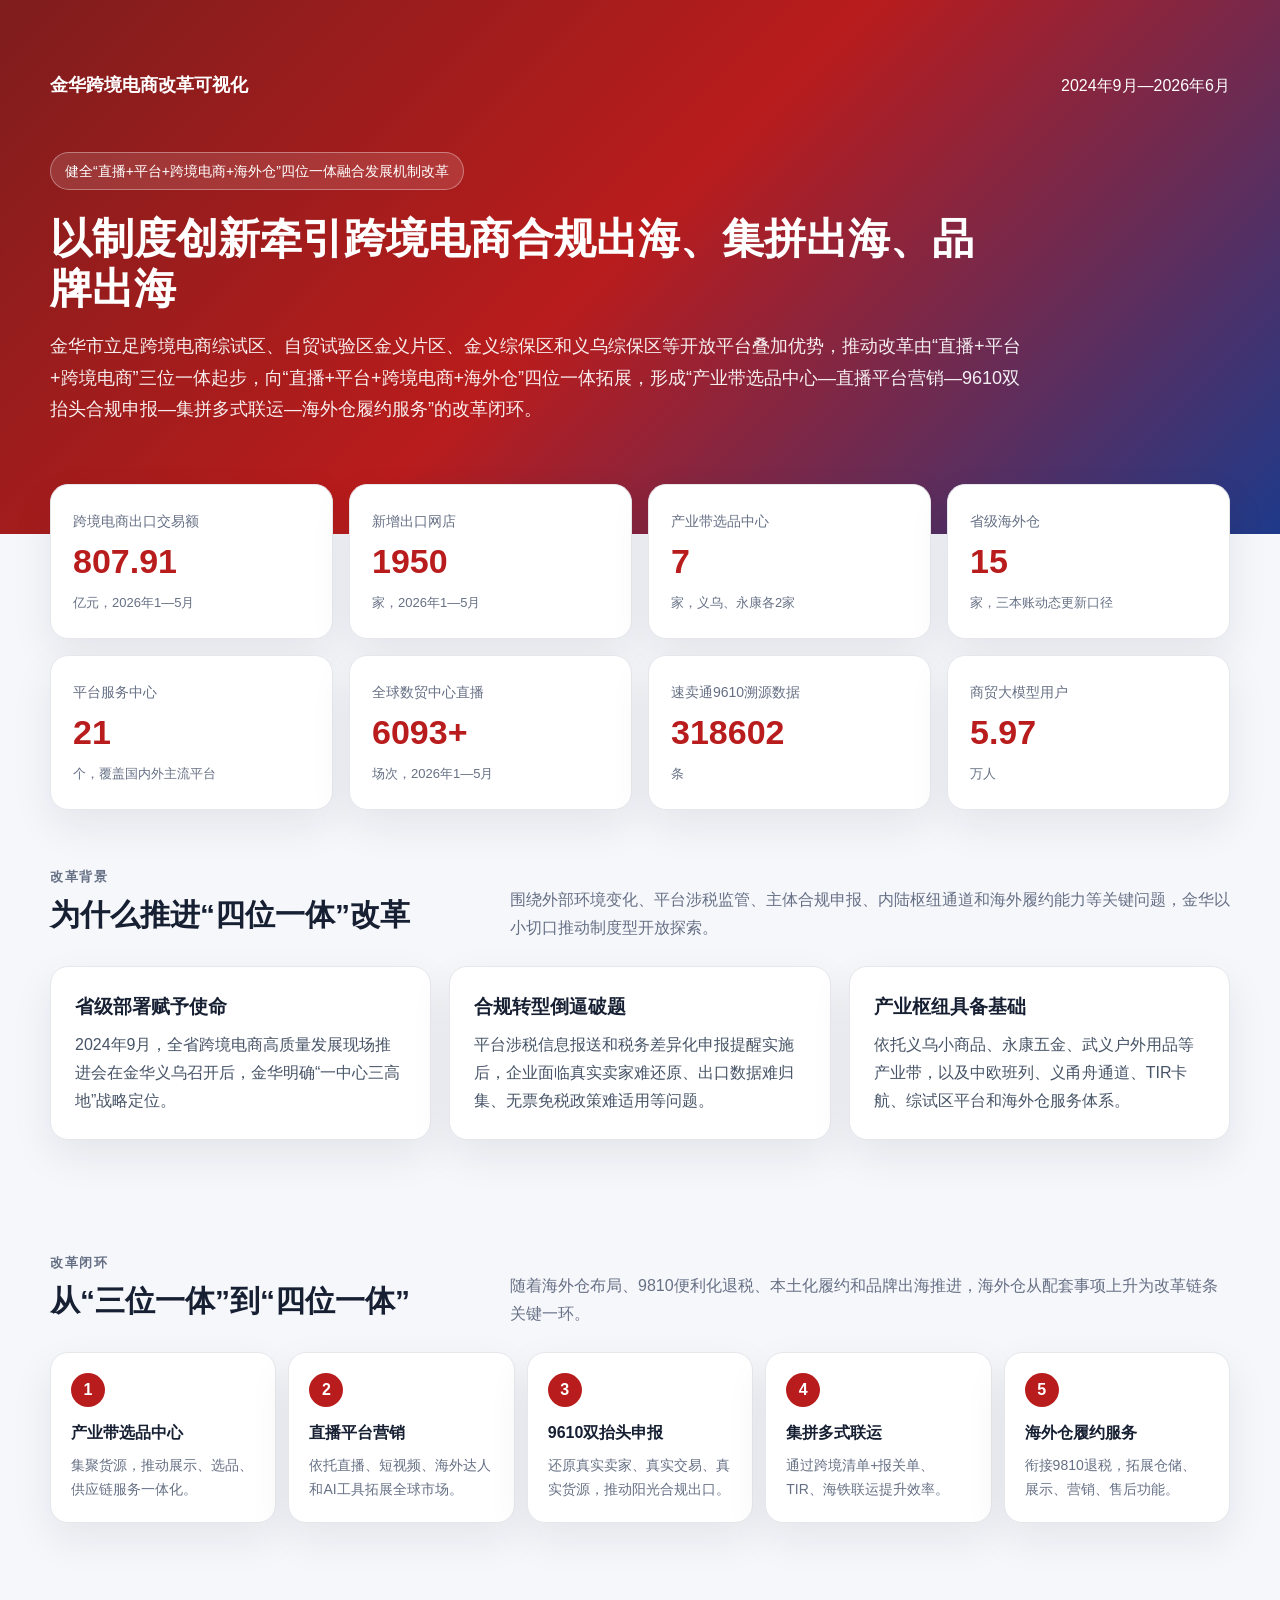
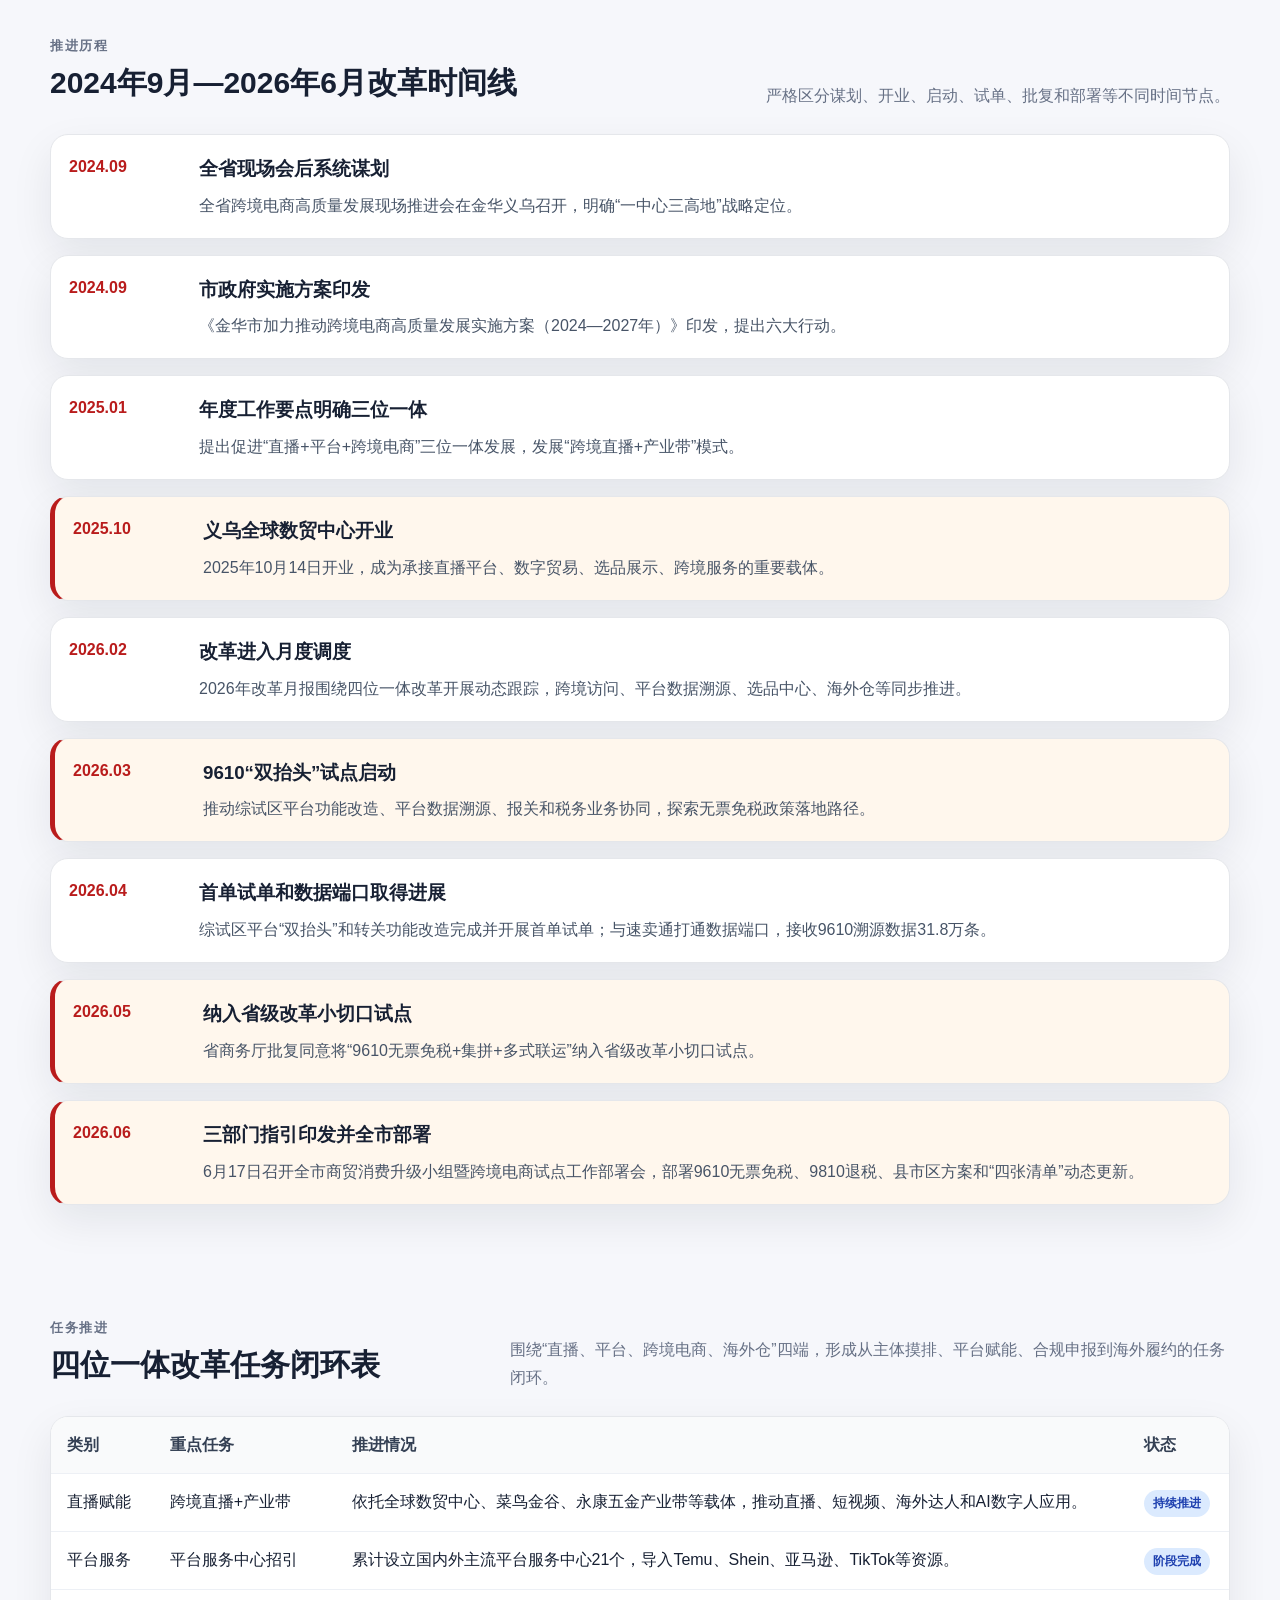
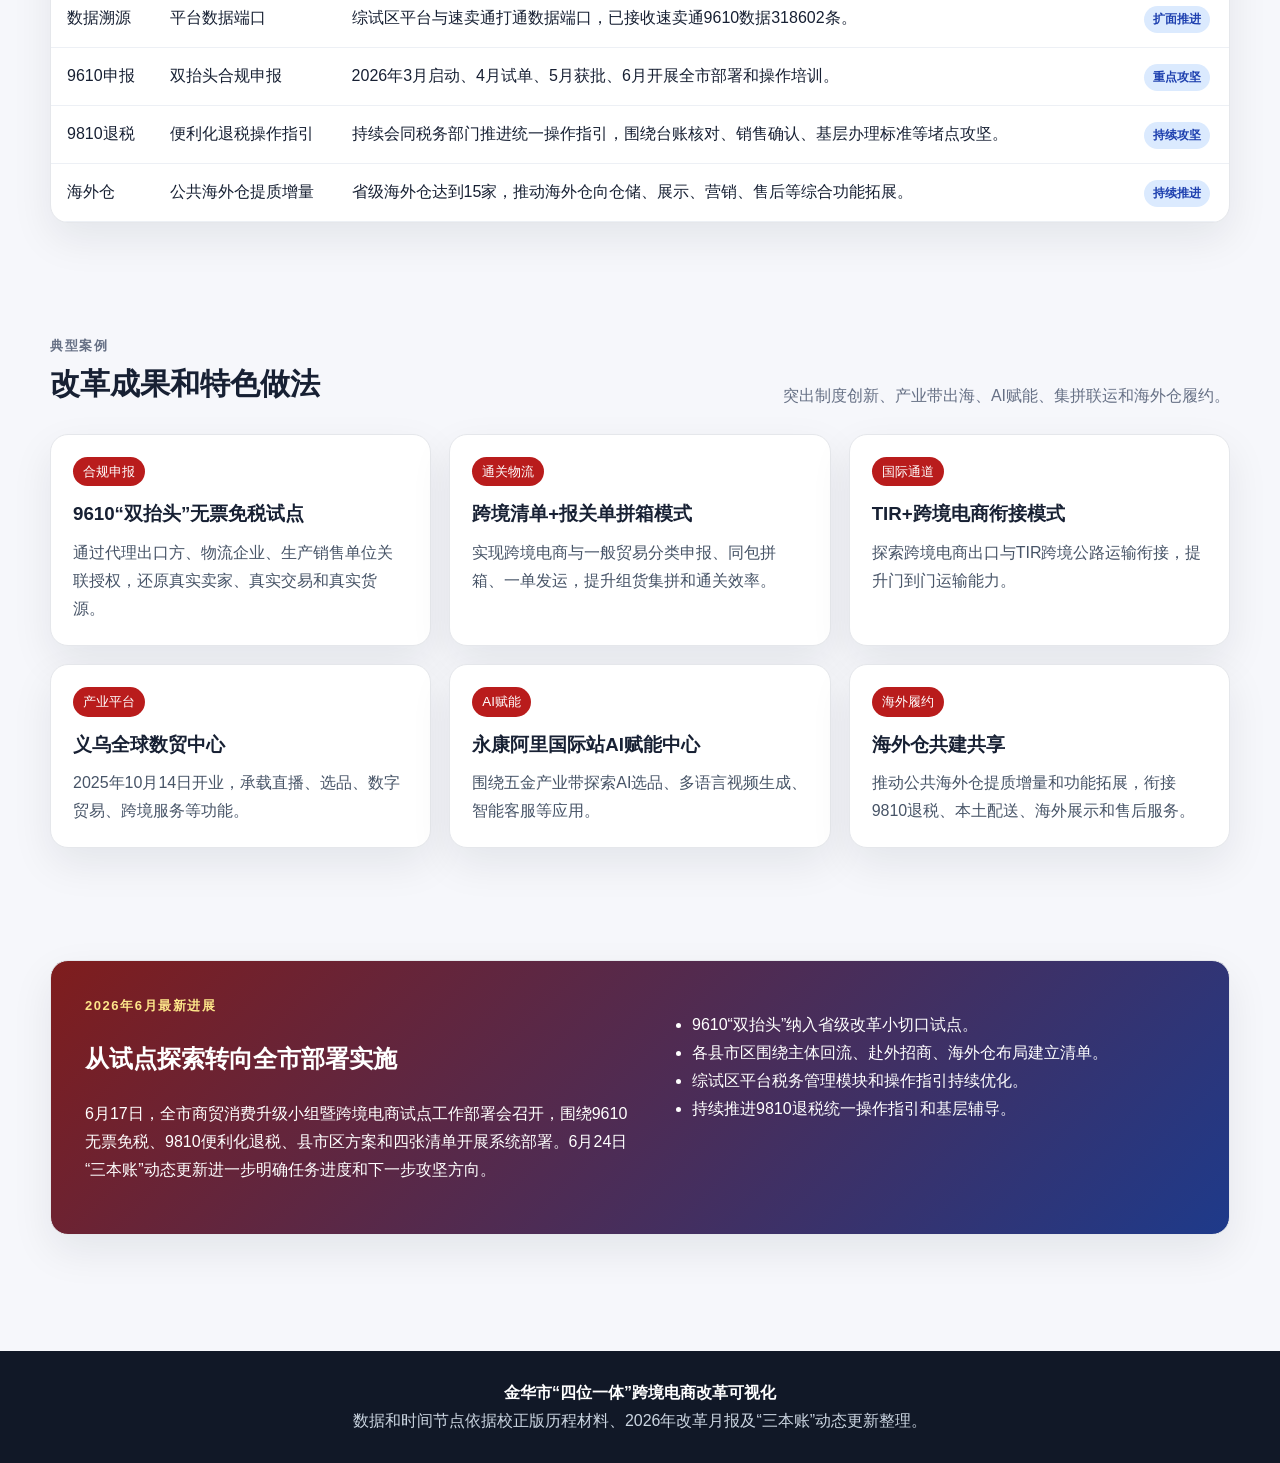
==== index.html @ ecc57fd4 "Add reform visualization homepage" ====
<!doctype html>
<html lang="zh-CN">
<head>
<meta charset="utf-8">
<meta name="viewport" content="width=device-width,initial-scale=1">
<title>金华市“四位一体”跨境电商改革可视化</title>
<style>
body{margin:0;background:#f6f7fb;color:#172033;font-family:"Microsoft YaHei",Arial,sans-serif;line-height:1.75}header{background:linear-gradient(135deg,#7f1d1d,#b91c1c 48%,#1e3a8a);color:#fff;padding:70px 24px 90px}main{max-width:1180px;margin:-50px auto 0;padding:0 20px 60px}.nav{max-width:1180px;margin:auto;display:flex;justify-content:space-between;align-items:center}.brand{font-size:18px;font-weight:700}.tag{display:inline-block;border:1px solid rgba(255,255,255,.35);border-radius:999px;padding:6px 14px;background:rgba(255,255,255,.12);font-size:14px}h1{font-size:42px;line-height:1.18;margin:24px 0 16px;max-width:940px}.lead{font-size:18px;max-width:980px;color:rgba(255,255,255,.92)}.metrics{display:grid;grid-template-columns:repeat(4,1fr);gap:16px}.card,.metric,.event,.case,.latest{background:#fff;border:1px solid #e5e7eb;border-radius:18px;box-shadow:0 16px 42px rgba(15,23,42,.08)}.metric{padding:22px}.metric span{color:#667085;font-size:14px}.metric strong{display:block;color:#b91c1c;font-size:34px;line-height:1.1;margin:8px 0}.metric em{font-style:normal;color:#667085;font-size:13px}section{padding:56px 0}.title{display:flex;justify-content:space-between;gap:22px;align-items:end;margin-bottom:24px}.eyebrow{color:#b91c1c;font-weight:800;letter-spacing:.12em;font-size:13px;margin:0 0 8px}.title h2{margin:0;font-size:30px}.title p{margin:0;color:#667085;max-width:720px}.grid3{display:grid;grid-template-columns:repeat(3,1fr);gap:18px}.card{padding:24px}.card h3{margin:0 0 8px}.card p{margin:0;color:#475467}.flow{display:grid;grid-template-columns:repeat(5,1fr);gap:12px}.step{background:#fff;border:1px solid #e5e7eb;border-radius:18px;padding:20px;box-shadow:0 16px 42px rgba(15,23,42,.08)}.num{display:inline-grid;place-items:center;width:34px;height:34px;border-radius:50%;background:#b91c1c;color:#fff;font-weight:900}.step b{display:block;margin:12px 0 6px}.step p{margin:0;color:#667085;font-size:14px}.timeline{display:grid;gap:16px}.event{display:grid;grid-template-columns:110px 1fr;gap:20px;padding:18px}.date{font-weight:900;color:#b91c1c}.event h3{margin:0 0 6px}.event p{margin:0;color:#475467}.hot{border-left:5px solid #b91c1c;background:#fff7ed}.tablebox{overflow:auto;background:#fff;border:1px solid #e5e7eb;border-radius:18px;box-shadow:0 16px 42px rgba(15,23,42,.08)}table{width:100%;min-width:900px;border-collapse:collapse}th,td{padding:14px 16px;border-bottom:1px solid #edf0f5;text-align:left;vertical-align:top}th{background:#f9fafb;color:#344054}.status{display:inline-block;border-radius:999px;padding:3px 9px;font-size:12px;font-weight:800;background:#dbeafe;color:#1e40af}.cases{display:grid;grid-template-columns:repeat(3,1fr);gap:18px}.case{padding:22px}.case small{display:inline-block;color:#fff;background:#b91c1c;border-radius:999px;padding:3px 10px}.case h3{margin:12px 0 8px}.case p{margin:0;color:#475467}.latest{background:linear-gradient(135deg,#7f1d1d,#1e3a8a);color:#fff;padding:34px;display:grid;grid-template-columns:1fr 1fr;gap:24px}footer{background:#111827;color:#cbd5e1;text-align:center;padding:28px 18px}footer b{color:#fff}@media(max-width:960px){.metrics{grid-template-columns:repeat(2,1fr)}.grid3,.cases,.latest{grid-template-columns:1fr}.flow{grid-template-columns:1fr}h1{font-size:32px}}@media(max-width:560px){.metrics{grid-template-columns:1fr}.event{grid-template-columns:1fr}h1{font-size:28px}}
</style>
</head>
<body>
<header><div class="nav"><div class="brand">金华跨境电商改革可视化</div><div>2024年9月—2026年6月</div></div><div style="max-width:1180px;margin:50px auto 0"><span class="tag">健全“直播+平台+跨境电商+海外仓”四位一体融合发展机制改革</span><h1>以制度创新牵引跨境电商合规出海、集拼出海、品牌出海</h1><p class="lead">金华市立足跨境电商综试区、自贸试验区金义片区、金义综保区和义乌综保区等开放平台叠加优势，推动改革由“直播+平台+跨境电商”三位一体起步，向“直播+平台+跨境电商+海外仓”四位一体拓展，形成“产业带选品中心—直播平台营销—9610双抬头合规申报—集拼多式联运—海外仓履约服务”的改革闭环。</p></div></header>
<main>
<div class="metrics"><article class="metric"><span>跨境电商出口交易额</span><strong>807.91</strong><em>亿元，2026年1—5月</em></article><article class="metric"><span>新增出口网店</span><strong>1950</strong><em>家，2026年1—5月</em></article><article class="metric"><span>产业带选品中心</span><strong>7</strong><em>家，义乌、永康各2家</em></article><article class="metric"><span>省级海外仓</span><strong>15</strong><em>家，三本账动态更新口径</em></article><article class="metric"><span>平台服务中心</span><strong>21</strong><em>个，覆盖国内外主流平台</em></article><article class="metric"><span>全球数贸中心直播</span><strong>6093+</strong><em>场次，2026年1—5月</em></article><article class="metric"><span>速卖通9610溯源数据</span><strong>318602</strong><em>条</em></article><article class="metric"><span>商贸大模型用户</span><strong>5.97</strong><em>万人</em></article></div>
<section><div class="title"><div><p class="eyebrow">改革背景</p><h2>为什么推进“四位一体”改革</h2></div><p>围绕外部环境变化、平台涉税监管、主体合规申报、内陆枢纽通道和海外履约能力等关键问题，金华以小切口推动制度型开放探索。</p></div><div class="grid3"><article class="card"><h3>省级部署赋予使命</h3><p>2024年9月，全省跨境电商高质量发展现场推进会在金华义乌召开后，金华明确“一中心三高地”战略定位。</p></article><article class="card"><h3>合规转型倒逼破题</h3><p>平台涉税信息报送和税务差异化申报提醒实施后，企业面临真实卖家难还原、出口数据难归集、无票免税政策难适用等问题。</p></article><article class="card"><h3>产业枢纽具备基础</h3><p>依托义乌小商品、永康五金、武义户外用品等产业带，以及中欧班列、义甬舟通道、TIR卡航、综试区平台和海外仓服务体系。</p></article></div></section>
<section><div class="title"><div><p class="eyebrow">改革闭环</p><h2>从“三位一体”到“四位一体”</h2></div><p>随着海外仓布局、9810便利化退税、本土化履约和品牌出海推进，海外仓从配套事项上升为改革链条关键一环。</p></div><div class="flow"><div class="step"><span class="num">1</span><b>产业带选品中心</b><p>集聚货源，推动展示、选品、供应链服务一体化。</p></div><div class="step"><span class="num">2</span><b>直播平台营销</b><p>依托直播、短视频、海外达人和AI工具拓展全球市场。</p></div><div class="step"><span class="num">3</span><b>9610双抬头申报</b><p>还原真实卖家、真实交易、真实货源，推动阳光合规出口。</p></div><div class="step"><span class="num">4</span><b>集拼多式联运</b><p>通过跨境清单+报关单、TIR、海铁联运提升效率。</p></div><div class="step"><span class="num">5</span><b>海外仓履约服务</b><p>衔接9810退税，拓展仓储、展示、营销、售后功能。</p></div></div></section>
<section id="timeline"><div class="title"><div><p class="eyebrow">推进历程</p><h2>2024年9月—2026年6月改革时间线</h2></div><p>严格区分谋划、开业、启动、试单、批复和部署等不同时间节点。</p></div><div class="timeline"><div class="event"><div class="date">2024.09</div><div><h3>全省现场会后系统谋划</h3><p>全省跨境电商高质量发展现场推进会在金华义乌召开，明确“一中心三高地”战略定位。</p></div></div><div class="event"><div class="date">2024.09</div><div><h3>市政府实施方案印发</h3><p>《金华市加力推动跨境电商高质量发展实施方案（2024—2027年）》印发，提出六大行动。</p></div></div><div class="event"><div class="date">2025.01</div><div><h3>年度工作要点明确三位一体</h3><p>提出促进“直播+平台+跨境电商”三位一体发展，发展“跨境直播+产业带”模式。</p></div></div><div class="event hot"><div class="date">2025.10</div><div><h3>义乌全球数贸中心开业</h3><p>2025年10月14日开业，成为承接直播平台、数字贸易、选品展示、跨境服务的重要载体。</p></div></div><div class="event"><div class="date">2026.02</div><div><h3>改革进入月度调度</h3><p>2026年改革月报围绕四位一体改革开展动态跟踪，跨境访问、平台数据溯源、选品中心、海外仓等同步推进。</p></div></div><div class="event hot"><div class="date">2026.03</div><div><h3>9610“双抬头”试点启动</h3><p>推动综试区平台功能改造、平台数据溯源、报关和税务业务协同，探索无票免税政策落地路径。</p></div></div><div class="event"><div class="date">2026.04</div><div><h3>首单试单和数据端口取得进展</h3><p>综试区平台“双抬头”和转关功能改造完成并开展首单试单；与速卖通打通数据端口，接收9610溯源数据31.8万条。</p></div></div><div class="event hot"><div class="date">2026.05</div><div><h3>纳入省级改革小切口试点</h3><p>省商务厅批复同意将“9610无票免税+集拼+多式联运”纳入省级改革小切口试点。</p></div></div><div class="event hot"><div class="date">2026.06</div><div><h3>三部门指引印发并全市部署</h3><p>6月17日召开全市商贸消费升级小组暨跨境电商试点工作部署会，部署9610无票免税、9810退税、县市区方案和“四张清单”动态更新。</p></div></div></div></section>
<section id="tasks"><div class="title"><div><p class="eyebrow">任务推进</p><h2>四位一体改革任务闭环表</h2></div><p>围绕“直播、平台、跨境电商、海外仓”四端，形成从主体摸排、平台赋能、合规申报到海外履约的任务闭环。</p></div><div class="tablebox"><table><thead><tr><th>类别</th><th>重点任务</th><th>推进情况</th><th>状态</th></tr></thead><tbody><tr><td>直播赋能</td><td>跨境直播+产业带</td><td>依托全球数贸中心、菜鸟金谷、永康五金产业带等载体，推动直播、短视频、海外达人和AI数字人应用。</td><td><span class="status">持续推进</span></td></tr><tr><td>平台服务</td><td>平台服务中心招引</td><td>累计设立国内外主流平台服务中心21个，导入Temu、Shein、亚马逊、TikTok等资源。</td><td><span class="status">阶段完成</span></td></tr><tr><td>数据溯源</td><td>平台数据端口</td><td>综试区平台与速卖通打通数据端口，已接收速卖通9610数据318602条。</td><td><span class="status">扩面推进</span></td></tr><tr><td>9610申报</td><td>双抬头合规申报</td><td>2026年3月启动、4月试单、5月获批、6月开展全市部署和操作培训。</td><td><span class="status">重点攻坚</span></td></tr><tr><td>9810退税</td><td>便利化退税操作指引</td><td>持续会同税务部门推进统一操作指引，围绕台账核对、销售确认、基层办理标准等堵点攻坚。</td><td><span class="status">持续攻坚</span></td></tr><tr><td>海外仓</td><td>公共海外仓提质增量</td><td>省级海外仓达到15家，推动海外仓向仓储、展示、营销、售后等综合功能拓展。</td><td><span class="status">持续推进</span></td></tr></tbody></table></div></section>
<section id="cases"><div class="title"><div><p class="eyebrow">典型案例</p><h2>改革成果和特色做法</h2></div><p>突出制度创新、产业带出海、AI赋能、集拼联运和海外仓履约。</p></div><div class="cases"><article class="case"><small>合规申报</small><h3>9610“双抬头”无票免税试点</h3><p>通过代理出口方、物流企业、生产销售单位关联授权，还原真实卖家、真实交易和真实货源。</p></article><article class="case"><small>通关物流</small><h3>跨境清单+报关单拼箱模式</h3><p>实现跨境电商与一般贸易分类申报、同包拼箱、一单发运，提升组货集拼和通关效率。</p></article><article class="case"><small>国际通道</small><h3>TIR+跨境电商衔接模式</h3><p>探索跨境电商出口与TIR跨境公路运输衔接，提升门到门运输能力。</p></article><article class="case"><small>产业平台</small><h3>义乌全球数贸中心</h3><p>2025年10月14日开业，承载直播、选品、数字贸易、跨境服务等功能。</p></article><article class="case"><small>AI赋能</small><h3>永康阿里国际站AI赋能中心</h3><p>围绕五金产业带探索AI选品、多语言视频生成、智能客服等应用。</p></article><article class="case"><small>海外履约</small><h3>海外仓共建共享</h3><p>推动公共海外仓提质增量和功能拓展，衔接9810退税、本土配送、海外展示和售后服务。</p></article></div></section>
<section id="latest"><div class="latest"><div><p class="eyebrow" style="color:#fde68a">2026年6月最新进展</p><h2>从试点探索转向全市部署实施</h2><p>6月17日，全市商贸消费升级小组暨跨境电商试点工作部署会召开，围绕9610无票免税、9810便利化退税、县市区方案和四张清单开展系统部署。6月24日“三本账”动态更新进一步明确任务进度和下一步攻坚方向。</p></div><div><ul><li>9610“双抬头”纳入省级改革小切口试点。</li><li>各县市区围绕主体回流、赴外招商、海外仓布局建立清单。</li><li>综试区平台税务管理模块和操作指引持续优化。</li><li>持续推进9810退税统一操作指引和基层辅导。</li></ul></div></div></section>
</main><footer><b>金华市“四位一体”跨境电商改革可视化</b><br>数据和时间节点依据校正版历程材料、2026年改革月报及“三本账”动态更新整理。</footer>
</body>
</html>
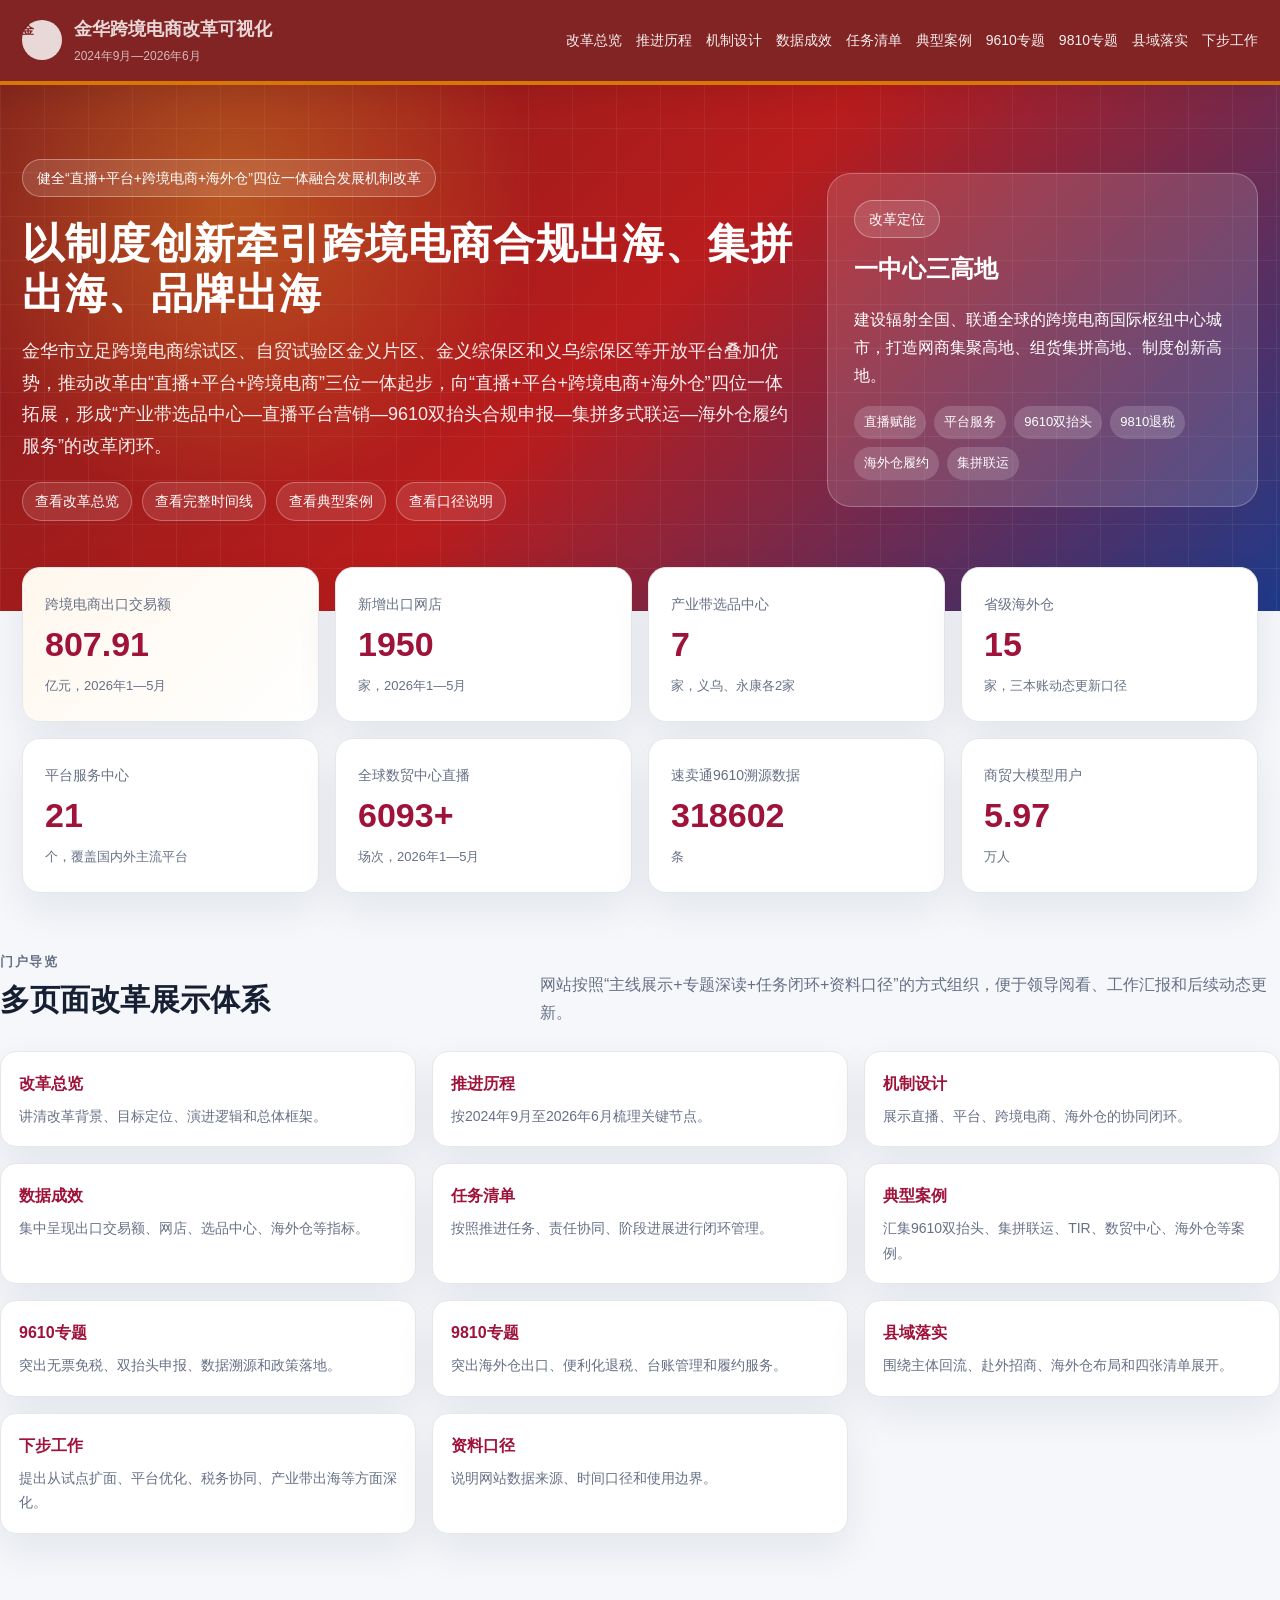
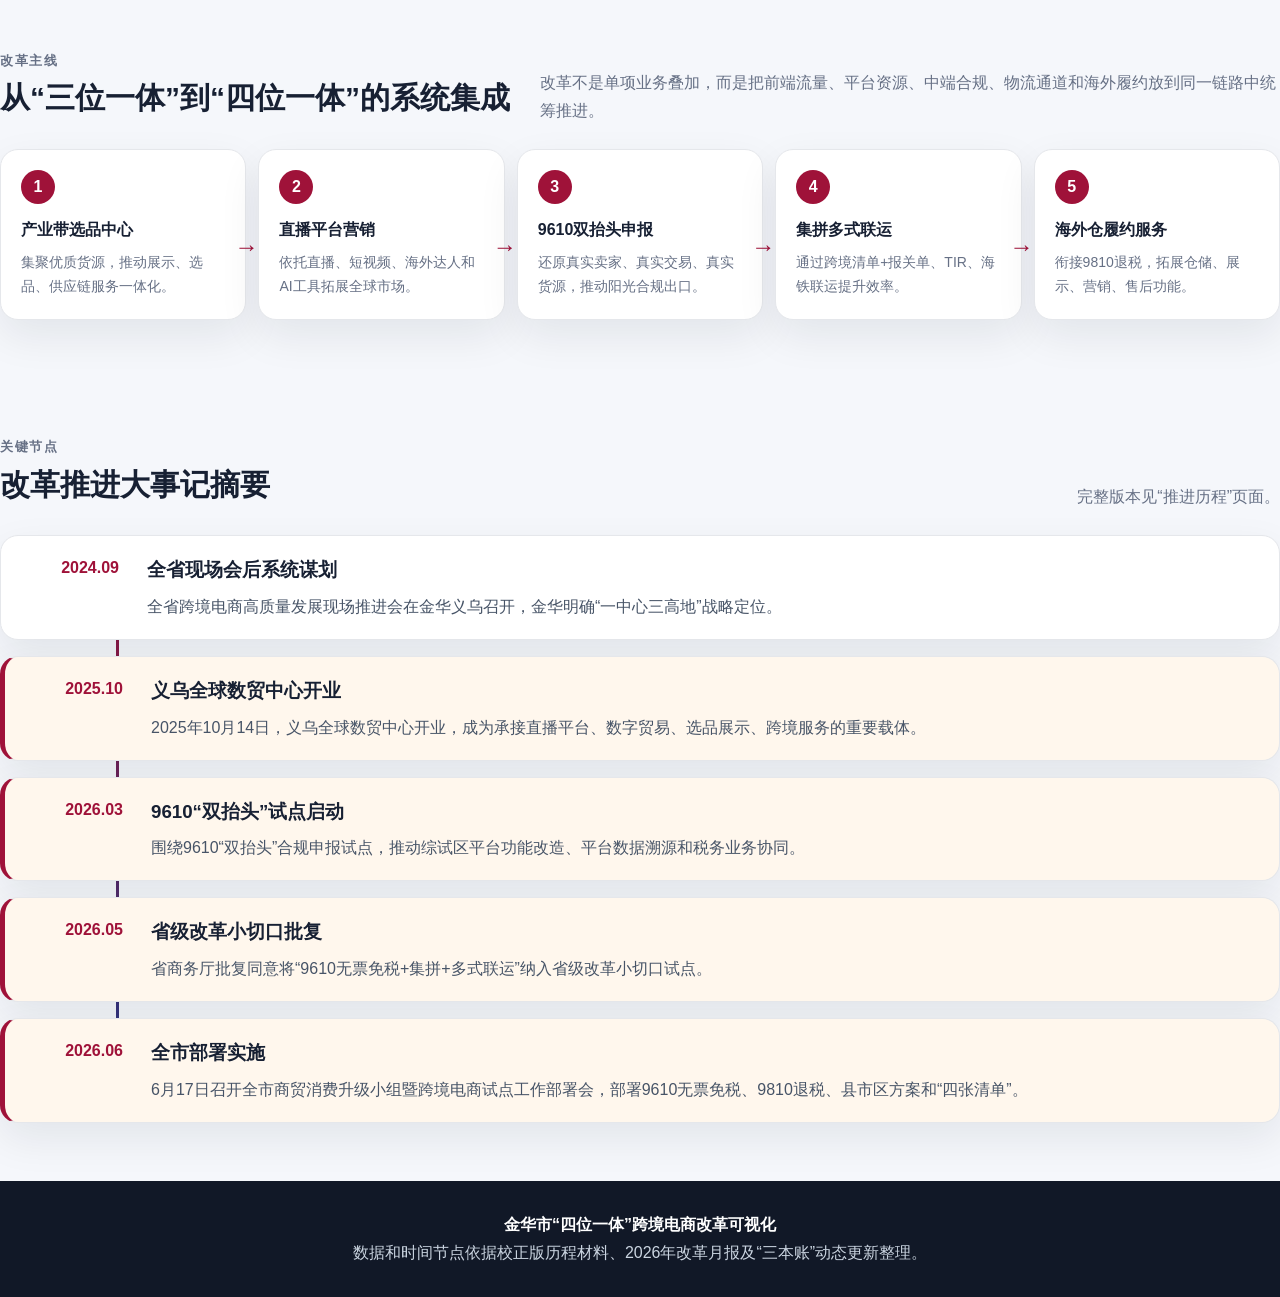
==== commit 33f81776: "Upgrade homepage for multi page portal" ====
--- a/index.html
+++ b/index.html
@@ -1,23 +1,19 @@
 <!doctype html>
 <html lang="zh-CN">
 <head>
-<meta charset="utf-8">
-<meta name="viewport" content="width=device-width,initial-scale=1">
+<meta charset="utf-8"><meta name="viewport" content="width=device-width,initial-scale=1">
 <title>金华市“四位一体”跨境电商改革可视化</title>
-<style>
-body{margin:0;background:#f6f7fb;color:#172033;font-family:"Microsoft YaHei",Arial,sans-serif;line-height:1.75}header{background:linear-gradient(135deg,#7f1d1d,#b91c1c 48%,#1e3a8a);color:#fff;padding:70px 24px 90px}main{max-width:1180px;margin:-50px auto 0;padding:0 20px 60px}.nav{max-width:1180px;margin:auto;display:flex;justify-content:space-between;align-items:center}.brand{font-size:18px;font-weight:700}.tag{display:inline-block;border:1px solid rgba(255,255,255,.35);border-radius:999px;padding:6px 14px;background:rgba(255,255,255,.12);font-size:14px}h1{font-size:42px;line-height:1.18;margin:24px 0 16px;max-width:940px}.lead{font-size:18px;max-width:980px;color:rgba(255,255,255,.92)}.metrics{display:grid;grid-template-columns:repeat(4,1fr);gap:16px}.card,.metric,.event,.case,.latest{background:#fff;border:1px solid #e5e7eb;border-radius:18px;box-shadow:0 16px 42px rgba(15,23,42,.08)}.metric{padding:22px}.metric span{color:#667085;font-size:14px}.metric strong{display:block;color:#b91c1c;font-size:34px;line-height:1.1;margin:8px 0}.metric em{font-style:normal;color:#667085;font-size:13px}section{padding:56px 0}.title{display:flex;justify-content:space-between;gap:22px;align-items:end;margin-bottom:24px}.eyebrow{color:#b91c1c;font-weight:800;letter-spacing:.12em;font-size:13px;margin:0 0 8px}.title h2{margin:0;font-size:30px}.title p{margin:0;color:#667085;max-width:720px}.grid3{display:grid;grid-template-columns:repeat(3,1fr);gap:18px}.card{padding:24px}.card h3{margin:0 0 8px}.card p{margin:0;color:#475467}.flow{display:grid;grid-template-columns:repeat(5,1fr);gap:12px}.step{background:#fff;border:1px solid #e5e7eb;border-radius:18px;padding:20px;box-shadow:0 16px 42px rgba(15,23,42,.08)}.num{display:inline-grid;place-items:center;width:34px;height:34px;border-radius:50%;background:#b91c1c;color:#fff;font-weight:900}.step b{display:block;margin:12px 0 6px}.step p{margin:0;color:#667085;font-size:14px}.timeline{display:grid;gap:16px}.event{display:grid;grid-template-columns:110px 1fr;gap:20px;padding:18px}.date{font-weight:900;color:#b91c1c}.event h3{margin:0 0 6px}.event p{margin:0;color:#475467}.hot{border-left:5px solid #b91c1c;background:#fff7ed}.tablebox{overflow:auto;background:#fff;border:1px solid #e5e7eb;border-radius:18px;box-shadow:0 16px 42px rgba(15,23,42,.08)}table{width:100%;min-width:900px;border-collapse:collapse}th,td{padding:14px 16px;border-bottom:1px solid #edf0f5;text-align:left;vertical-align:top}th{background:#f9fafb;color:#344054}.status{display:inline-block;border-radius:999px;padding:3px 9px;font-size:12px;font-weight:800;background:#dbeafe;color:#1e40af}.cases{display:grid;grid-template-columns:repeat(3,1fr);gap:18px}.case{padding:22px}.case small{display:inline-block;color:#fff;background:#b91c1c;border-radius:999px;padding:3px 10px}.case h3{margin:12px 0 8px}.case p{margin:0;color:#475467}.latest{background:linear-gradient(135deg,#7f1d1d,#1e3a8a);color:#fff;padding:34px;display:grid;grid-template-columns:1fr 1fr;gap:24px}footer{background:#111827;color:#cbd5e1;text-align:center;padding:28px 18px}footer b{color:#fff}@media(max-width:960px){.metrics{grid-template-columns:repeat(2,1fr)}.grid3,.cases,.latest{grid-template-columns:1fr}.flow{grid-template-columns:1fr}h1{font-size:32px}}@media(max-width:560px){.metrics{grid-template-columns:1fr}.event{grid-template-columns:1fr}h1{font-size:28px}}
-</style>
+<link rel="stylesheet" href="assets/style.css">
 </head>
 <body>
-<header><div class="nav"><div class="brand">金华跨境电商改革可视化</div><div>2024年9月—2026年6月</div></div><div style="max-width:1180px;margin:50px auto 0"><span class="tag">健全“直播+平台+跨境电商+海外仓”四位一体融合发展机制改革</span><h1>以制度创新牵引跨境电商合规出海、集拼出海、品牌出海</h1><p class="lead">金华市立足跨境电商综试区、自贸试验区金义片区、金义综保区和义乌综保区等开放平台叠加优势，推动改革由“直播+平台+跨境电商”三位一体起步，向“直播+平台+跨境电商+海外仓”四位一体拓展，形成“产业带选品中心—直播平台营销—9610双抬头合规申报—集拼多式联运—海外仓履约服务”的改革闭环。</p></div></header>
+<header class="topbar"><nav class="nav"><a class="brand" href="index.html"><span class="seal">金</span><span><b>金华跨境电商改革可视化</b><span>2024年9月—2026年6月</span></span></a><div class="navlinks"><a href="overview.html">改革总览</a><a href="timeline.html">推进历程</a><a href="mechanism.html">机制设计</a><a href="data.html">数据成效</a><a href="tasks.html">任务清单</a><a href="cases.html">典型案例</a><a href="reform-9610.html">9610专题</a><a href="reform-9810.html">9810专题</a><a href="counties.html">县域落实</a><a href="next.html">下步工作</a></div></nav></header>
+<section class="hero"><div class="hero-inner"><div><span class="tag">健全“直播+平台+跨境电商+海外仓”四位一体融合发展机制改革</span><h1>以制度创新牵引跨境电商合规出海、集拼出海、品牌出海</h1><p class="lead">金华市立足跨境电商综试区、自贸试验区金义片区、金义综保区和义乌综保区等开放平台叠加优势，推动改革由“直播+平台+跨境电商”三位一体起步，向“直播+平台+跨境电商+海外仓”四位一体拓展，形成“产业带选品中心—直播平台营销—9610双抬头合规申报—集拼多式联运—海外仓履约服务”的改革闭环。</p><div class="toc"><a href="overview.html">查看改革总览</a><a href="timeline.html">查看完整时间线</a><a href="cases.html">查看典型案例</a><a href="sources.html">查看口径说明</a></div></div><aside class="hero-card"><span class="tag">改革定位</span><h2>一中心三高地</h2><p>建设辐射全国、联通全球的跨境电商国际枢纽中心城市，打造网商集聚高地、组货集拼高地、制度创新高地。</p><div class="pills"><span>直播赋能</span><span>平台服务</span><span>9610双抬头</span><span>9810退税</span><span>海外仓履约</span><span>集拼联运</span></div></aside></div></section>
 <main>
-<div class="metrics"><article class="metric"><span>跨境电商出口交易额</span><strong>807.91</strong><em>亿元，2026年1—5月</em></article><article class="metric"><span>新增出口网店</span><strong>1950</strong><em>家，2026年1—5月</em></article><article class="metric"><span>产业带选品中心</span><strong>7</strong><em>家，义乌、永康各2家</em></article><article class="metric"><span>省级海外仓</span><strong>15</strong><em>家，三本账动态更新口径</em></article><article class="metric"><span>平台服务中心</span><strong>21</strong><em>个，覆盖国内外主流平台</em></article><article class="metric"><span>全球数贸中心直播</span><strong>6093+</strong><em>场次，2026年1—5月</em></article><article class="metric"><span>速卖通9610溯源数据</span><strong>318602</strong><em>条</em></article><article class="metric"><span>商贸大模型用户</span><strong>5.97</strong><em>万人</em></article></div>
-<section><div class="title"><div><p class="eyebrow">改革背景</p><h2>为什么推进“四位一体”改革</h2></div><p>围绕外部环境变化、平台涉税监管、主体合规申报、内陆枢纽通道和海外履约能力等关键问题，金华以小切口推动制度型开放探索。</p></div><div class="grid3"><article class="card"><h3>省级部署赋予使命</h3><p>2024年9月，全省跨境电商高质量发展现场推进会在金华义乌召开后，金华明确“一中心三高地”战略定位。</p></article><article class="card"><h3>合规转型倒逼破题</h3><p>平台涉税信息报送和税务差异化申报提醒实施后，企业面临真实卖家难还原、出口数据难归集、无票免税政策难适用等问题。</p></article><article class="card"><h3>产业枢纽具备基础</h3><p>依托义乌小商品、永康五金、武义户外用品等产业带，以及中欧班列、义甬舟通道、TIR卡航、综试区平台和海外仓服务体系。</p></article></div></section>
-<section><div class="title"><div><p class="eyebrow">改革闭环</p><h2>从“三位一体”到“四位一体”</h2></div><p>随着海外仓布局、9810便利化退税、本土化履约和品牌出海推进，海外仓从配套事项上升为改革链条关键一环。</p></div><div class="flow"><div class="step"><span class="num">1</span><b>产业带选品中心</b><p>集聚货源，推动展示、选品、供应链服务一体化。</p></div><div class="step"><span class="num">2</span><b>直播平台营销</b><p>依托直播、短视频、海外达人和AI工具拓展全球市场。</p></div><div class="step"><span class="num">3</span><b>9610双抬头申报</b><p>还原真实卖家、真实交易、真实货源，推动阳光合规出口。</p></div><div class="step"><span class="num">4</span><b>集拼多式联运</b><p>通过跨境清单+报关单、TIR、海铁联运提升效率。</p></div><div class="step"><span class="num">5</span><b>海外仓履约服务</b><p>衔接9810退税，拓展仓储、展示、营销、售后功能。</p></div></div></section>
-<section id="timeline"><div class="title"><div><p class="eyebrow">推进历程</p><h2>2024年9月—2026年6月改革时间线</h2></div><p>严格区分谋划、开业、启动、试单、批复和部署等不同时间节点。</p></div><div class="timeline"><div class="event"><div class="date">2024.09</div><div><h3>全省现场会后系统谋划</h3><p>全省跨境电商高质量发展现场推进会在金华义乌召开，明确“一中心三高地”战略定位。</p></div></div><div class="event"><div class="date">2024.09</div><div><h3>市政府实施方案印发</h3><p>《金华市加力推动跨境电商高质量发展实施方案（2024—2027年）》印发，提出六大行动。</p></div></div><div class="event"><div class="date">2025.01</div><div><h3>年度工作要点明确三位一体</h3><p>提出促进“直播+平台+跨境电商”三位一体发展，发展“跨境直播+产业带”模式。</p></div></div><div class="event hot"><div class="date">2025.10</div><div><h3>义乌全球数贸中心开业</h3><p>2025年10月14日开业，成为承接直播平台、数字贸易、选品展示、跨境服务的重要载体。</p></div></div><div class="event"><div class="date">2026.02</div><div><h3>改革进入月度调度</h3><p>2026年改革月报围绕四位一体改革开展动态跟踪，跨境访问、平台数据溯源、选品中心、海外仓等同步推进。</p></div></div><div class="event hot"><div class="date">2026.03</div><div><h3>9610“双抬头”试点启动</h3><p>推动综试区平台功能改造、平台数据溯源、报关和税务业务协同，探索无票免税政策落地路径。</p></div></div><div class="event"><div class="date">2026.04</div><div><h3>首单试单和数据端口取得进展</h3><p>综试区平台“双抬头”和转关功能改造完成并开展首单试单；与速卖通打通数据端口，接收9610溯源数据31.8万条。</p></div></div><div class="event hot"><div class="date">2026.05</div><div><h3>纳入省级改革小切口试点</h3><p>省商务厅批复同意将“9610无票免税+集拼+多式联运”纳入省级改革小切口试点。</p></div></div><div class="event hot"><div class="date">2026.06</div><div><h3>三部门指引印发并全市部署</h3><p>6月17日召开全市商贸消费升级小组暨跨境电商试点工作部署会，部署9610无票免税、9810退税、县市区方案和“四张清单”动态更新。</p></div></div></div></section>
-<section id="tasks"><div class="title"><div><p class="eyebrow">任务推进</p><h2>四位一体改革任务闭环表</h2></div><p>围绕“直播、平台、跨境电商、海外仓”四端，形成从主体摸排、平台赋能、合规申报到海外履约的任务闭环。</p></div><div class="tablebox"><table><thead><tr><th>类别</th><th>重点任务</th><th>推进情况</th><th>状态</th></tr></thead><tbody><tr><td>直播赋能</td><td>跨境直播+产业带</td><td>依托全球数贸中心、菜鸟金谷、永康五金产业带等载体，推动直播、短视频、海外达人和AI数字人应用。</td><td><span class="status">持续推进</span></td></tr><tr><td>平台服务</td><td>平台服务中心招引</td><td>累计设立国内外主流平台服务中心21个，导入Temu、Shein、亚马逊、TikTok等资源。</td><td><span class="status">阶段完成</span></td></tr><tr><td>数据溯源</td><td>平台数据端口</td><td>综试区平台与速卖通打通数据端口，已接收速卖通9610数据318602条。</td><td><span class="status">扩面推进</span></td></tr><tr><td>9610申报</td><td>双抬头合规申报</td><td>2026年3月启动、4月试单、5月获批、6月开展全市部署和操作培训。</td><td><span class="status">重点攻坚</span></td></tr><tr><td>9810退税</td><td>便利化退税操作指引</td><td>持续会同税务部门推进统一操作指引，围绕台账核对、销售确认、基层办理标准等堵点攻坚。</td><td><span class="status">持续攻坚</span></td></tr><tr><td>海外仓</td><td>公共海外仓提质增量</td><td>省级海外仓达到15家，推动海外仓向仓储、展示、营销、售后等综合功能拓展。</td><td><span class="status">持续推进</span></td></tr></tbody></table></div></section>
-<section id="cases"><div class="title"><div><p class="eyebrow">典型案例</p><h2>改革成果和特色做法</h2></div><p>突出制度创新、产业带出海、AI赋能、集拼联运和海外仓履约。</p></div><div class="cases"><article class="case"><small>合规申报</small><h3>9610“双抬头”无票免税试点</h3><p>通过代理出口方、物流企业、生产销售单位关联授权，还原真实卖家、真实交易和真实货源。</p></article><article class="case"><small>通关物流</small><h3>跨境清单+报关单拼箱模式</h3><p>实现跨境电商与一般贸易分类申报、同包拼箱、一单发运，提升组货集拼和通关效率。</p></article><article class="case"><small>国际通道</small><h3>TIR+跨境电商衔接模式</h3><p>探索跨境电商出口与TIR跨境公路运输衔接，提升门到门运输能力。</p></article><article class="case"><small>产业平台</small><h3>义乌全球数贸中心</h3><p>2025年10月14日开业，承载直播、选品、数字贸易、跨境服务等功能。</p></article><article class="case"><small>AI赋能</small><h3>永康阿里国际站AI赋能中心</h3><p>围绕五金产业带探索AI选品、多语言视频生成、智能客服等应用。</p></article><article class="case"><small>海外履约</small><h3>海外仓共建共享</h3><p>推动公共海外仓提质增量和功能拓展，衔接9810退税、本土配送、海外展示和售后服务。</p></article></div></section>
-<section id="latest"><div class="latest"><div><p class="eyebrow" style="color:#fde68a">2026年6月最新进展</p><h2>从试点探索转向全市部署实施</h2><p>6月17日，全市商贸消费升级小组暨跨境电商试点工作部署会召开，围绕9610无票免税、9810便利化退税、县市区方案和四张清单开展系统部署。6月24日“三本账”动态更新进一步明确任务进度和下一步攻坚方向。</p></div><div><ul><li>9610“双抬头”纳入省级改革小切口试点。</li><li>各县市区围绕主体回流、赴外招商、海外仓布局建立清单。</li><li>综试区平台税务管理模块和操作指引持续优化。</li><li>持续推进9810退税统一操作指引和基层辅导。</li></ul></div></div></section>
-</main><footer><b>金华市“四位一体”跨境电商改革可视化</b><br>数据和时间节点依据校正版历程材料、2026年改革月报及“三本账”动态更新整理。</footer>
+<section class="wrap"><div class="metrics"><article class="metric major"><span>跨境电商出口交易额</span><strong>807.91</strong><em>亿元，2026年1—5月</em></article><article class="metric"><span>新增出口网店</span><strong>1950</strong><em>家，2026年1—5月</em></article><article class="metric"><span>产业带选品中心</span><strong>7</strong><em>家，义乌、永康各2家</em></article><article class="metric"><span>省级海外仓</span><strong>15</strong><em>家，三本账动态更新口径</em></article><article class="metric"><span>平台服务中心</span><strong>21</strong><em>个，覆盖国内外主流平台</em></article><article class="metric"><span>全球数贸中心直播</span><strong>6093+</strong><em>场次，2026年1—5月</em></article><article class="metric"><span>速卖通9610溯源数据</span><strong>318602</strong><em>条</em></article><article class="metric"><span>商贸大模型用户</span><strong>5.97</strong><em>万人</em></article></div></section>
+<section class="section wrap"><div class="section-title"><div><p class="eyebrow">门户导览</p><h2>多页面改革展示体系</h2></div><p>网站按照“主线展示+专题深读+任务闭环+资料口径”的方式组织，便于领导阅看、工作汇报和后续动态更新。</p></div><div class="page-list"><a class="page-link" href="overview.html"><b>改革总览</b><span>讲清改革背景、目标定位、演进逻辑和总体框架。</span></a><a class="page-link" href="timeline.html"><b>推进历程</b><span>按2024年9月至2026年6月梳理关键节点。</span></a><a class="page-link" href="mechanism.html"><b>机制设计</b><span>展示直播、平台、跨境电商、海外仓的协同闭环。</span></a><a class="page-link" href="data.html"><b>数据成效</b><span>集中呈现出口交易额、网店、选品中心、海外仓等指标。</span></a><a class="page-link" href="tasks.html"><b>任务清单</b><span>按照推进任务、责任协同、阶段进展进行闭环管理。</span></a><a class="page-link" href="cases.html"><b>典型案例</b><span>汇集9610双抬头、集拼联运、TIR、数贸中心、海外仓等案例。</span></a><a class="page-link" href="reform-9610.html"><b>9610专题</b><span>突出无票免税、双抬头申报、数据溯源和政策落地。</span></a><a class="page-link" href="reform-9810.html"><b>9810专题</b><span>突出海外仓出口、便利化退税、台账管理和履约服务。</span></a><a class="page-link" href="counties.html"><b>县域落实</b><span>围绕主体回流、赴外招商、海外仓布局和四张清单展开。</span></a><a class="page-link" href="next.html"><b>下步工作</b><span>提出从试点扩面、平台优化、税务协同、产业带出海等方面深化。</span></a><a class="page-link" href="sources.html"><b>资料口径</b><span>说明网站数据来源、时间口径和使用边界。</span></a></div></section>
+<section class="section wrap"><div class="section-title"><div><p class="eyebrow">改革主线</p><h2>从“三位一体”到“四位一体”的系统集成</h2></div><p>改革不是单项业务叠加，而是把前端流量、平台资源、中端合规、物流通道和海外履约放到同一链路中统筹推进。</p></div><div class="flow"><div class="step"><span class="num">1</span><b>产业带选品中心</b><p>集聚优质货源，推动展示、选品、供应链服务一体化。</p></div><div class="step"><span class="num">2</span><b>直播平台营销</b><p>依托直播、短视频、海外达人和AI工具拓展全球市场。</p></div><div class="step"><span class="num">3</span><b>9610双抬头申报</b><p>还原真实卖家、真实交易、真实货源，推动阳光合规出口。</p></div><div class="step"><span class="num">4</span><b>集拼多式联运</b><p>通过跨境清单+报关单、TIR、海铁联运提升效率。</p></div><div class="step"><span class="num">5</span><b>海外仓履约服务</b><p>衔接9810退税，拓展仓储、展示、营销、售后功能。</p></div></div></section>
+<section class="section wrap"><div class="section-title"><div><p class="eyebrow">关键节点</p><h2>改革推进大事记摘要</h2></div><p>完整版本见“推进历程”页面。</p></div><div class="timeline"><div class="event"><div class="date">2024.09</div><div><h3>全省现场会后系统谋划</h3><p>全省跨境电商高质量发展现场推进会在金华义乌召开，金华明确“一中心三高地”战略定位。</p></div></div><div class="event hot"><div class="date">2025.10</div><div><h3>义乌全球数贸中心开业</h3><p>2025年10月14日，义乌全球数贸中心开业，成为承接直播平台、数字贸易、选品展示、跨境服务的重要载体。</p></div></div><div class="event hot"><div class="date">2026.03</div><div><h3>9610“双抬头”试点启动</h3><p>围绕9610“双抬头”合规申报试点，推动综试区平台功能改造、平台数据溯源和税务业务协同。</p></div></div><div class="event hot"><div class="date">2026.05</div><div><h3>省级改革小切口批复</h3><p>省商务厅批复同意将“9610无票免税+集拼+多式联运”纳入省级改革小切口试点。</p></div></div><div class="event hot"><div class="date">2026.06</div><div><h3>全市部署实施</h3><p>6月17日召开全市商贸消费升级小组暨跨境电商试点工作部署会，部署9610无票免税、9810退税、县市区方案和“四张清单”。</p></div></div></div></section>
+</main>
+<footer class="footer"><b>金华市“四位一体”跨境电商改革可视化</b><br>数据和时间节点依据校正版历程材料、2026年改革月报及“三本账”动态更新整理。</footer>
 </body>
 </html>
--- a/assets/style.css
+++ b/assets/style.css
@@ -0,0 +1 @@
+:root{--red:#9f1239;--red-dark:#7f1d1d;--blue:#1e3a8a;--gold:#d97706;--green:#047857;--ink:#172033;--muted:#667085;--bg:#f5f7fb;--card:#fff;--line:#e5e7eb;--shadow:0 16px 42px rgba(15,23,42,.08)}*{box-sizing:border-box}html{scroll-behavior:smooth}body{margin:0;background:var(--bg);color:var(--ink);font-family:"Microsoft YaHei","Noto Sans SC",Arial,sans-serif;line-height:1.75}a{text-decoration:none;color:inherit}.topbar{position:sticky;top:0;z-index:20;background:rgba(127,29,29,.97);color:#fff;border-bottom:4px solid var(--gold);box-shadow:0 8px 24px rgba(0,0,0,.08)}.nav{max-width:1280px;margin:auto;padding:14px 22px;display:flex;align-items:center;justify-content:space-between;gap:18px}.brand{display:flex;align-items:center;gap:12px}.seal{width:40px;height:40px;border-radius:50%;display:grid;place-items:center;background:#fff;color:var(--red-dark);font-weight:900}.brand b{display:block;font-size:18px}.brand span{display:block;font-size:12px;opacity:.82}.navlinks{display:flex;gap:14px;flex-wrap:wrap;font-size:14px}.navlinks a{opacity:.92}.navlinks a:hover{color:#fde68a}.hero{background:linear-gradient(135deg,#7f1d1d,#b91c1c 48%,#1e3a8a);color:#fff;position:relative;overflow:hidden}.hero:before{content:"";position:absolute;inset:0;background:radial-gradient(circle at 18% 22%,rgba(251,191,36,.34),transparent 27%),linear-gradient(90deg,rgba(255,255,255,.06) 1px,transparent 1px),linear-gradient(0deg,rgba(255,255,255,.06) 1px,transparent 1px);background-size:auto,44px 44px,44px 44px}.hero-inner{position:relative;max-width:1280px;margin:auto;padding:74px 22px 90px;display:grid;grid-template-columns:minmax(0,1.35fr) minmax(320px,.75fr);gap:30px;align-items:center}.tag{display:inline-flex;align-items:center;gap:8px;border:1px solid rgba(255,255,255,.35);border-radius:999px;padding:6px 14px;background:rgba(255,255,255,.12);font-size:14px}.hero h1{font-size:42px;line-height:1.18;margin:22px 0 16px;letter-spacing:.02em}.lead{font-size:18px;color:rgba(255,255,255,.92);max-width:960px}.hero-card{border:1px solid rgba(255,255,255,.25);background:rgba(255,255,255,.13);border-radius:24px;padding:26px}.hero-card h2{margin:10px 0}.pills{display:flex;flex-wrap:wrap;gap:8px;margin-top:16px}.pills span{border-radius:999px;background:rgba(255,255,255,.16);padding:5px 10px;font-size:13px}.wrap{max-width:1280px;margin:auto;padding:0 22px}.section{padding:58px 0}.section-title{display:flex;justify-content:space-between;align-items:end;gap:22px;margin-bottom:24px}.eyebrow{color:var(--red);font-weight:800;letter-spacing:.12em;font-size:13px;margin:0 0 8px}.section-title h2{margin:0;font-size:30px}.section-title p{margin:0;color:var(--muted);max-width:740px}.metrics{display:grid;grid-template-columns:repeat(4,1fr);gap:16px;margin-top:-44px;position:relative;z-index:2}.metric,.card,.event,.case,.panel,.quote,.list-card{background:var(--card);border:1px solid var(--line);border-radius:18px;box-shadow:var(--shadow)}.metric{padding:22px}.metric span{color:var(--muted);font-size:14px}.metric strong{display:block;color:var(--red);font-size:34px;line-height:1.1;margin:8px 0}.metric em{font-style:normal;color:var(--muted);font-size:13px}.metric.major{background:linear-gradient(135deg,#fff7ed,#fff)}.grid2{display:grid;grid-template-columns:repeat(2,minmax(0,1fr));gap:18px}.grid3{display:grid;grid-template-columns:repeat(3,minmax(0,1fr));gap:18px}.grid4{display:grid;grid-template-columns:repeat(4,minmax(0,1fr));gap:16px}.card,.panel,.list-card{padding:24px}.card h3,.panel h3,.case h3,.list-card h3{margin:0 0 10px}.card p,.panel p,.case p,.list-card p{margin:0;color:#475467}.flow{display:grid;grid-template-columns:repeat(5,1fr);gap:12px}.step{background:#fff;border:1px solid var(--line);border-radius:18px;padding:20px;box-shadow:var(--shadow);position:relative}.step:after{content:"→";position:absolute;right:-13px;top:45%;font-weight:900;color:var(--red);font-size:24px}.step:last-child:after{display:none}.num{display:inline-grid;place-items:center;width:34px;height:34px;border-radius:50%;background:var(--red);color:#fff;font-weight:900}.step b{display:block;margin:12px 0 6px}.step p{margin:0;color:#667085;font-size:14px}.timeline{position:relative;display:grid;gap:16px}.timeline:before{content:"";position:absolute;left:116px;top:8px;bottom:8px;width:3px;background:linear-gradient(var(--red),var(--blue))}.event{display:grid;grid-template-columns:100px 1fr;gap:28px;padding:18px;position:relative}.date{text-align:right;font-weight:900;color:var(--red)}.event h3{margin:0 0 6px}.event p{margin:0;color:#475467}.hot{border-left:5px solid var(--red);background:#fff7ed}.tablebox{overflow:auto;background:#fff;border:1px solid var(--line);border-radius:18px;box-shadow:var(--shadow)}table{width:100%;min-width:920px;border-collapse:collapse}th,td{padding:14px 16px;border-bottom:1px solid #edf0f5;text-align:left;vertical-align:top}th{background:#f9fafb;color:#344054;font-weight:800}.status{display:inline-block;border-radius:999px;padding:3px 9px;font-size:12px;font-weight:800}.doing{background:#dbeafe;color:#1e40af}.done{background:#dcfce7;color:#166534}.focus{background:#fee2e2;color:#991b1b}.case-grid{display:grid;grid-template-columns:repeat(3,minmax(0,1fr));gap:18px}.case{padding:22px}.case small{display:inline-block;color:#fff;background:var(--red);border-radius:999px;padding:3px 10px}.case h3{margin:12px 0 8px}.quote{padding:26px;border-left:6px solid var(--red);background:#fff7ed}.quote p{margin:0;color:#4b5563}.breadcrumbs{max-width:1280px;margin:auto;padding:18px 22px;color:#6b7280;font-size:14px}.subhero{background:linear-gradient(135deg,#7f1d1d,#1e3a8a);color:#fff}.subhero .wrap{padding-top:54px;padding-bottom:56px}.subhero h1{font-size:38px;line-height:1.2;margin:12px 0}.subhero p{max-width:900px;color:rgba(255,255,255,.9);font-size:18px}.toc{display:flex;flex-wrap:wrap;gap:10px;margin-top:20px}.toc a{border:1px solid rgba(255,255,255,.28);border-radius:999px;padding:6px 12px;background:rgba(255,255,255,.1);font-size:14px}.checklist{margin:0;padding:0;list-style:none;display:grid;gap:12px}.checklist li{background:#fff;border:1px solid var(--line);border-radius:14px;padding:14px 16px}.checklist b{color:var(--red)}.footer{background:#111827;color:#cbd5e1;text-align:center;padding:30px 18px}.footer b{color:#fff}.note{font-size:13px;color:#6b7280}.bar{height:10px;background:#e5e7eb;border-radius:999px;overflow:hidden}.bar i{display:block;height:100%;background:linear-gradient(90deg,var(--red),var(--gold));border-radius:999px}.page-list{display:grid;grid-template-columns:repeat(3,1fr);gap:16px}.page-link{background:#fff;border:1px solid var(--line);border-radius:16px;padding:18px;box-shadow:var(--shadow)}.page-link b{color:var(--red)}.page-link span{display:block;color:#667085;font-size:14px;margin-top:6px}@media(max-width:980px){.navlinks{display:none}.hero-inner{grid-template-columns:1fr}.metrics{grid-template-columns:repeat(2,1fr)}.grid2,.grid3,.grid4,.case-grid,.page-list{grid-template-columns:1fr}.flow{grid-template-columns:1fr}.step:after{content:"↓";right:50%;top:auto;bottom:-22px}.timeline:before{left:76px}.event{grid-template-columns:68px 1fr}.hero h1{font-size:32px}}@media(max-width:560px){.metrics{grid-template-columns:1fr}.event{grid-template-columns:1fr}.date{text-align:left}.timeline:before{display:none}.hero h1,.subhero h1{font-size:28px}.section{padding:42px 0}}
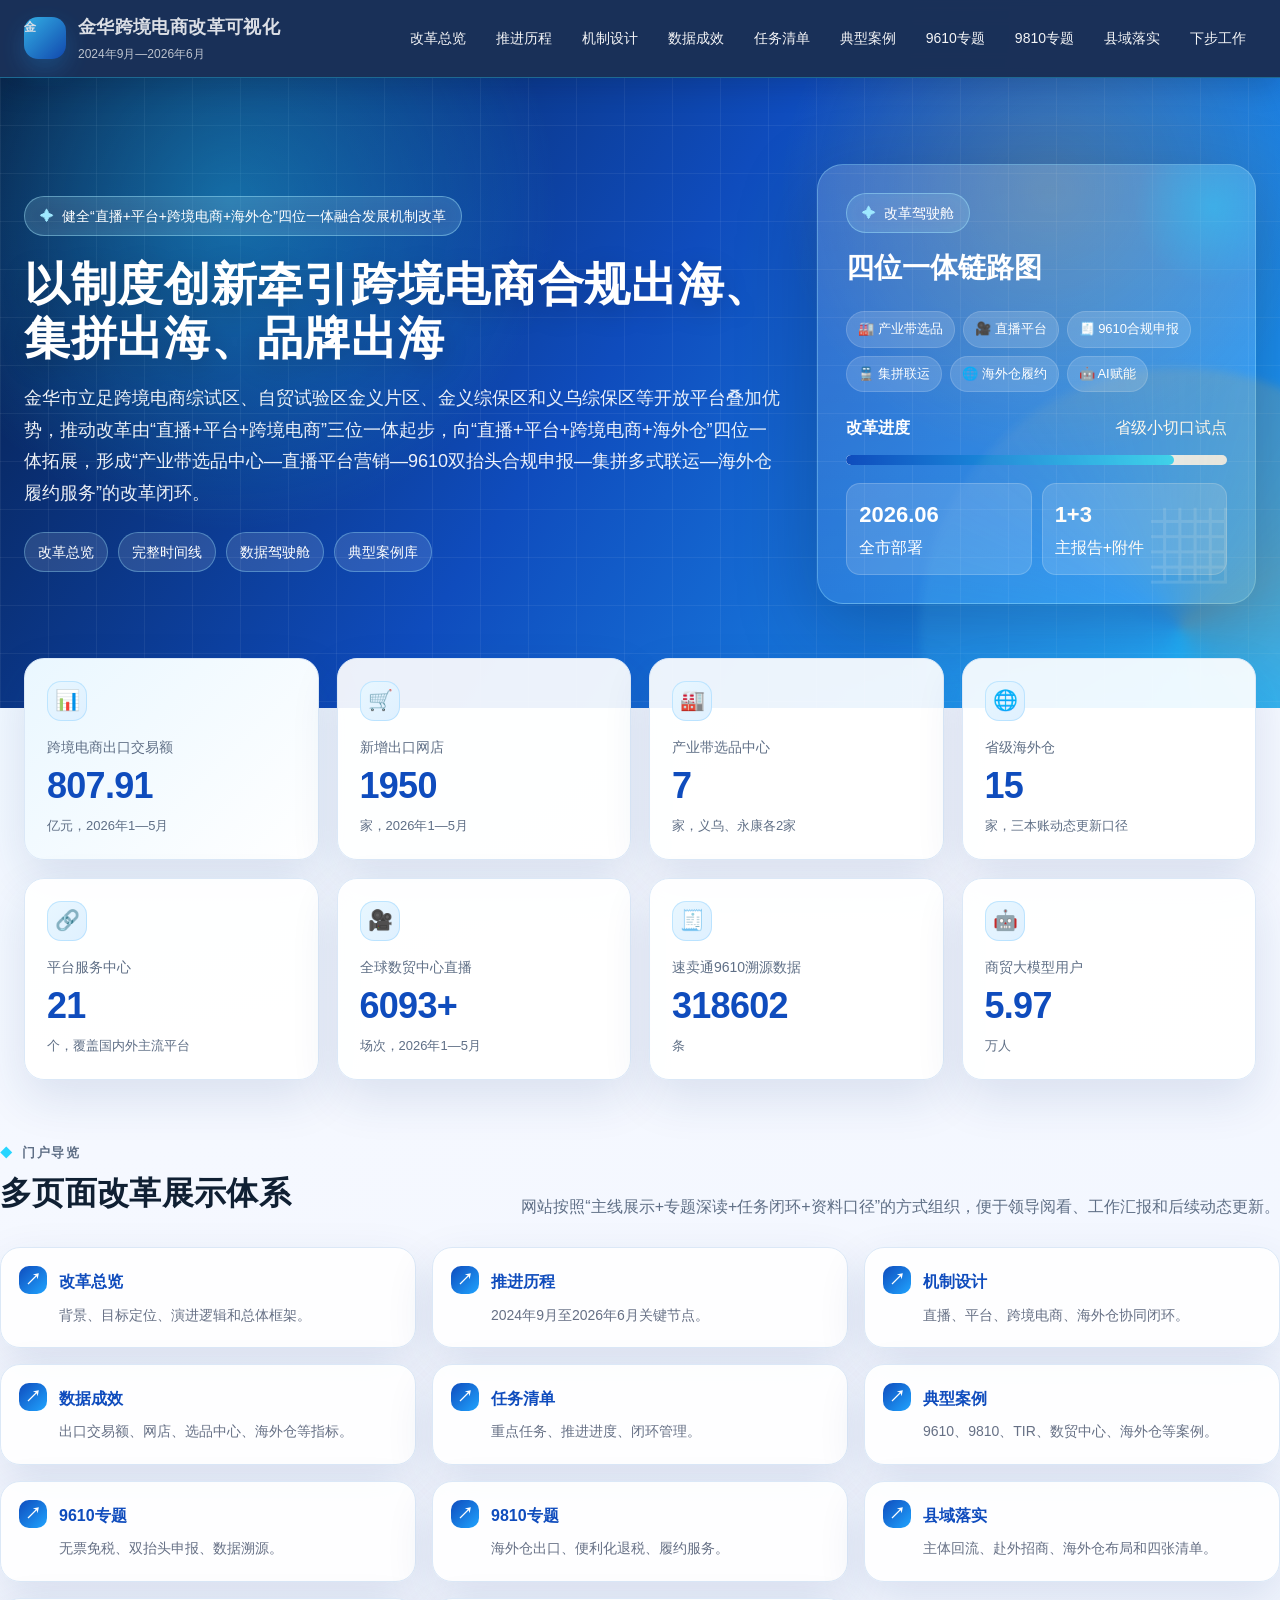
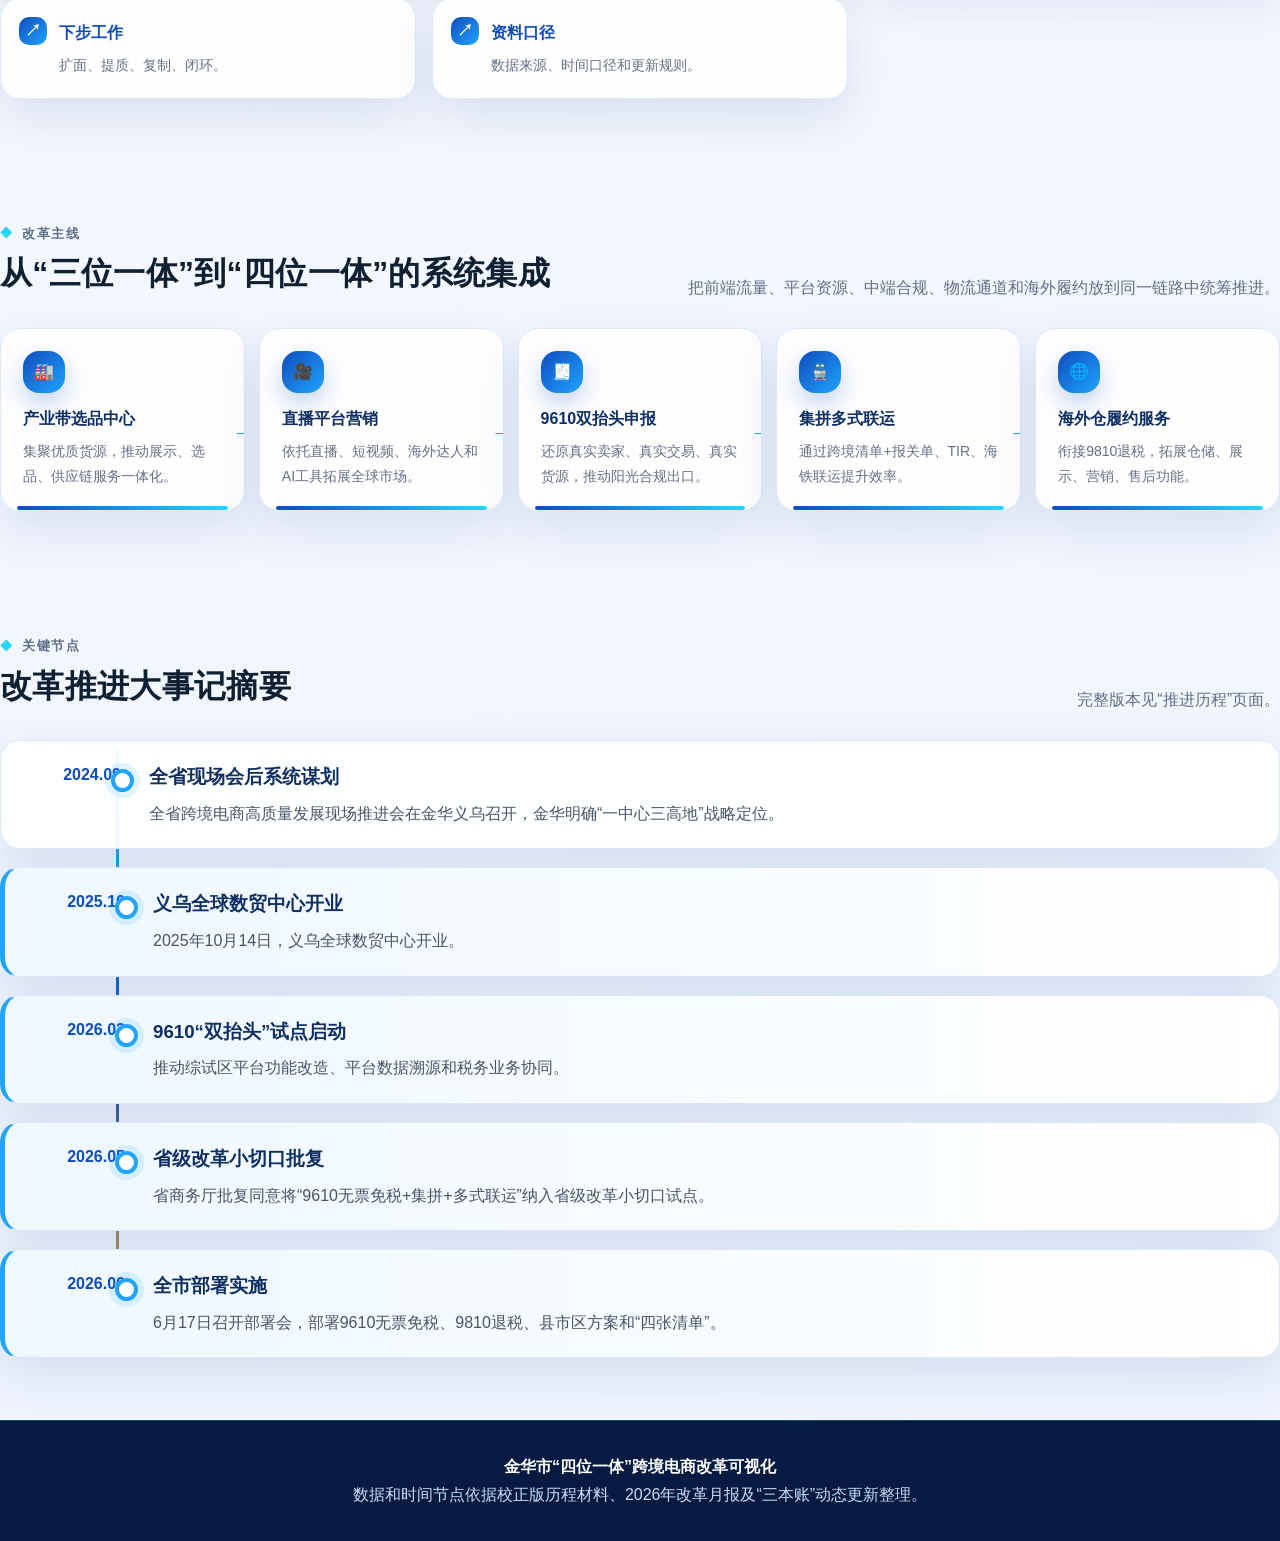
==== commit 031a644c: "Enhance homepage with blue dashboard hero" ====
--- a/index.html
+++ b/index.html
@@ -7,13 +7,12 @@
 </head>
 <body>
 <header class="topbar"><nav class="nav"><a class="brand" href="index.html"><span class="seal">金</span><span><b>金华跨境电商改革可视化</b><span>2024年9月—2026年6月</span></span></a><div class="navlinks"><a href="overview.html">改革总览</a><a href="timeline.html">推进历程</a><a href="mechanism.html">机制设计</a><a href="data.html">数据成效</a><a href="tasks.html">任务清单</a><a href="cases.html">典型案例</a><a href="reform-9610.html">9610专题</a><a href="reform-9810.html">9810专题</a><a href="counties.html">县域落实</a><a href="next.html">下步工作</a></div></nav></header>
-<section class="hero"><div class="hero-inner"><div><span class="tag">健全“直播+平台+跨境电商+海外仓”四位一体融合发展机制改革</span><h1>以制度创新牵引跨境电商合规出海、集拼出海、品牌出海</h1><p class="lead">金华市立足跨境电商综试区、自贸试验区金义片区、金义综保区和义乌综保区等开放平台叠加优势，推动改革由“直播+平台+跨境电商”三位一体起步，向“直播+平台+跨境电商+海外仓”四位一体拓展，形成“产业带选品中心—直播平台营销—9610双抬头合规申报—集拼多式联运—海外仓履约服务”的改革闭环。</p><div class="toc"><a href="overview.html">查看改革总览</a><a href="timeline.html">查看完整时间线</a><a href="cases.html">查看典型案例</a><a href="sources.html">查看口径说明</a></div></div><aside class="hero-card"><span class="tag">改革定位</span><h2>一中心三高地</h2><p>建设辐射全国、联通全球的跨境电商国际枢纽中心城市，打造网商集聚高地、组货集拼高地、制度创新高地。</p><div class="pills"><span>直播赋能</span><span>平台服务</span><span>9610双抬头</span><span>9810退税</span><span>海外仓履约</span><span>集拼联运</span></div></aside></div></section>
+<section class="hero"><div class="hero-inner"><div><span class="tag">健全“直播+平台+跨境电商+海外仓”四位一体融合发展机制改革</span><h1>以制度创新牵引跨境电商合规出海、集拼出海、品牌出海</h1><p class="lead">金华市立足跨境电商综试区、自贸试验区金义片区、金义综保区和义乌综保区等开放平台叠加优势，推动改革由“直播+平台+跨境电商”三位一体起步，向“直播+平台+跨境电商+海外仓”四位一体拓展，形成“产业带选品中心—直播平台营销—9610双抬头合规申报—集拼多式联运—海外仓履约服务”的改革闭环。</p><div class="toc"><a href="overview.html">改革总览</a><a href="timeline.html">完整时间线</a><a href="data.html">数据驾驶舱</a><a href="cases.html">典型案例库</a></div></div><aside class="hero-card"><span class="tag">改革驾驶舱</span><h2>四位一体链路图</h2><div class="pills"><span>🏭 产业带选品</span><span>🎥 直播平台</span><span>🧾 9610合规申报</span><span>🚆 集拼联运</span><span>🌐 海外仓履约</span><span>🤖 AI赋能</span></div><div style="display:grid;gap:12px;margin-top:22px"><div style="display:flex;justify-content:space-between;gap:12px;align-items:center"><b>改革进度</b><span>省级小切口试点</span></div><div class="bar"><i style="--w:86%;width:86%"></i></div><div style="display:grid;grid-template-columns:1fr 1fr;gap:10px;margin-top:6px"><div style="background:rgba(255,255,255,.14);border:1px solid rgba(255,255,255,.18);border-radius:14px;padding:12px"><b style="font-size:22px">2026.06</b><br><span>全市部署</span></div><div style="background:rgba(255,255,255,.14);border:1px solid rgba(255,255,255,.18);border-radius:14px;padding:12px"><b style="font-size:22px">1+3</b><br><span>主报告+附件</span></div></div></div></aside></div></section>
 <main>
 <section class="wrap"><div class="metrics"><article class="metric major"><span>跨境电商出口交易额</span><strong>807.91</strong><em>亿元，2026年1—5月</em></article><article class="metric"><span>新增出口网店</span><strong>1950</strong><em>家，2026年1—5月</em></article><article class="metric"><span>产业带选品中心</span><strong>7</strong><em>家，义乌、永康各2家</em></article><article class="metric"><span>省级海外仓</span><strong>15</strong><em>家，三本账动态更新口径</em></article><article class="metric"><span>平台服务中心</span><strong>21</strong><em>个，覆盖国内外主流平台</em></article><article class="metric"><span>全球数贸中心直播</span><strong>6093+</strong><em>场次，2026年1—5月</em></article><article class="metric"><span>速卖通9610溯源数据</span><strong>318602</strong><em>条</em></article><article class="metric"><span>商贸大模型用户</span><strong>5.97</strong><em>万人</em></article></div></section>
-<section class="section wrap"><div class="section-title"><div><p class="eyebrow">门户导览</p><h2>多页面改革展示体系</h2></div><p>网站按照“主线展示+专题深读+任务闭环+资料口径”的方式组织，便于领导阅看、工作汇报和后续动态更新。</p></div><div class="page-list"><a class="page-link" href="overview.html"><b>改革总览</b><span>讲清改革背景、目标定位、演进逻辑和总体框架。</span></a><a class="page-link" href="timeline.html"><b>推进历程</b><span>按2024年9月至2026年6月梳理关键节点。</span></a><a class="page-link" href="mechanism.html"><b>机制设计</b><span>展示直播、平台、跨境电商、海外仓的协同闭环。</span></a><a class="page-link" href="data.html"><b>数据成效</b><span>集中呈现出口交易额、网店、选品中心、海外仓等指标。</span></a><a class="page-link" href="tasks.html"><b>任务清单</b><span>按照推进任务、责任协同、阶段进展进行闭环管理。</span></a><a class="page-link" href="cases.html"><b>典型案例</b><span>汇集9610双抬头、集拼联运、TIR、数贸中心、海外仓等案例。</span></a><a class="page-link" href="reform-9610.html"><b>9610专题</b><span>突出无票免税、双抬头申报、数据溯源和政策落地。</span></a><a class="page-link" href="reform-9810.html"><b>9810专题</b><span>突出海外仓出口、便利化退税、台账管理和履约服务。</span></a><a class="page-link" href="counties.html"><b>县域落实</b><span>围绕主体回流、赴外招商、海外仓布局和四张清单展开。</span></a><a class="page-link" href="next.html"><b>下步工作</b><span>提出从试点扩面、平台优化、税务协同、产业带出海等方面深化。</span></a><a class="page-link" href="sources.html"><b>资料口径</b><span>说明网站数据来源、时间口径和使用边界。</span></a></div></section>
-<section class="section wrap"><div class="section-title"><div><p class="eyebrow">改革主线</p><h2>从“三位一体”到“四位一体”的系统集成</h2></div><p>改革不是单项业务叠加，而是把前端流量、平台资源、中端合规、物流通道和海外履约放到同一链路中统筹推进。</p></div><div class="flow"><div class="step"><span class="num">1</span><b>产业带选品中心</b><p>集聚优质货源，推动展示、选品、供应链服务一体化。</p></div><div class="step"><span class="num">2</span><b>直播平台营销</b><p>依托直播、短视频、海外达人和AI工具拓展全球市场。</p></div><div class="step"><span class="num">3</span><b>9610双抬头申报</b><p>还原真实卖家、真实交易、真实货源，推动阳光合规出口。</p></div><div class="step"><span class="num">4</span><b>集拼多式联运</b><p>通过跨境清单+报关单、TIR、海铁联运提升效率。</p></div><div class="step"><span class="num">5</span><b>海外仓履约服务</b><p>衔接9810退税，拓展仓储、展示、营销、售后功能。</p></div></div></section>
-<section class="section wrap"><div class="section-title"><div><p class="eyebrow">关键节点</p><h2>改革推进大事记摘要</h2></div><p>完整版本见“推进历程”页面。</p></div><div class="timeline"><div class="event"><div class="date">2024.09</div><div><h3>全省现场会后系统谋划</h3><p>全省跨境电商高质量发展现场推进会在金华义乌召开，金华明确“一中心三高地”战略定位。</p></div></div><div class="event hot"><div class="date">2025.10</div><div><h3>义乌全球数贸中心开业</h3><p>2025年10月14日，义乌全球数贸中心开业，成为承接直播平台、数字贸易、选品展示、跨境服务的重要载体。</p></div></div><div class="event hot"><div class="date">2026.03</div><div><h3>9610“双抬头”试点启动</h3><p>围绕9610“双抬头”合规申报试点，推动综试区平台功能改造、平台数据溯源和税务业务协同。</p></div></div><div class="event hot"><div class="date">2026.05</div><div><h3>省级改革小切口批复</h3><p>省商务厅批复同意将“9610无票免税+集拼+多式联运”纳入省级改革小切口试点。</p></div></div><div class="event hot"><div class="date">2026.06</div><div><h3>全市部署实施</h3><p>6月17日召开全市商贸消费升级小组暨跨境电商试点工作部署会，部署9610无票免税、9810退税、县市区方案和“四张清单”。</p></div></div></div></section>
-</main>
-<footer class="footer"><b>金华市“四位一体”跨境电商改革可视化</b><br>数据和时间节点依据校正版历程材料、2026年改革月报及“三本账”动态更新整理。</footer>
+<section class="section wrap"><div class="section-title"><div><p class="eyebrow">门户导览</p><h2>多页面改革展示体系</h2></div><p>网站按照“主线展示+专题深读+任务闭环+资料口径”的方式组织，便于领导阅看、工作汇报和后续动态更新。</p></div><div class="page-list"><a class="page-link" href="overview.html"><b>改革总览</b><span>背景、目标定位、演进逻辑和总体框架。</span></a><a class="page-link" href="timeline.html"><b>推进历程</b><span>2024年9月至2026年6月关键节点。</span></a><a class="page-link" href="mechanism.html"><b>机制设计</b><span>直播、平台、跨境电商、海外仓协同闭环。</span></a><a class="page-link" href="data.html"><b>数据成效</b><span>出口交易额、网店、选品中心、海外仓等指标。</span></a><a class="page-link" href="tasks.html"><b>任务清单</b><span>重点任务、推进进度、闭环管理。</span></a><a class="page-link" href="cases.html"><b>典型案例</b><span>9610、9810、TIR、数贸中心、海外仓等案例。</span></a><a class="page-link" href="reform-9610.html"><b>9610专题</b><span>无票免税、双抬头申报、数据溯源。</span></a><a class="page-link" href="reform-9810.html"><b>9810专题</b><span>海外仓出口、便利化退税、履约服务。</span></a><a class="page-link" href="counties.html"><b>县域落实</b><span>主体回流、赴外招商、海外仓布局和四张清单。</span></a><a class="page-link" href="next.html"><b>下步工作</b><span>扩面、提质、复制、闭环。</span></a><a class="page-link" href="sources.html"><b>资料口径</b><span>数据来源、时间口径和更新规则。</span></a></div></section>
+<section class="section wrap"><div class="section-title"><div><p class="eyebrow">改革主线</p><h2>从“三位一体”到“四位一体”的系统集成</h2></div><p>把前端流量、平台资源、中端合规、物流通道和海外履约放到同一链路中统筹推进。</p></div><div class="flow"><div class="step"><span class="num">🏭</span><b>产业带选品中心</b><p>集聚优质货源，推动展示、选品、供应链服务一体化。</p></div><div class="step"><span class="num">🎥</span><b>直播平台营销</b><p>依托直播、短视频、海外达人和AI工具拓展全球市场。</p></div><div class="step"><span class="num">🧾</span><b>9610双抬头申报</b><p>还原真实卖家、真实交易、真实货源，推动阳光合规出口。</p></div><div class="step"><span class="num">🚆</span><b>集拼多式联运</b><p>通过跨境清单+报关单、TIR、海铁联运提升效率。</p></div><div class="step"><span class="num">🌐</span><b>海外仓履约服务</b><p>衔接9810退税，拓展仓储、展示、营销、售后功能。</p></div></div></section>
+<section class="section wrap"><div class="section-title"><div><p class="eyebrow">关键节点</p><h2>改革推进大事记摘要</h2></div><p>完整版本见“推进历程”页面。</p></div><div class="timeline"><div class="event"><div class="date">2024.09</div><div><h3>全省现场会后系统谋划</h3><p>全省跨境电商高质量发展现场推进会在金华义乌召开，金华明确“一中心三高地”战略定位。</p></div></div><div class="event hot"><div class="date">2025.10</div><div><h3>义乌全球数贸中心开业</h3><p>2025年10月14日，义乌全球数贸中心开业。</p></div></div><div class="event hot"><div class="date">2026.03</div><div><h3>9610“双抬头”试点启动</h3><p>推动综试区平台功能改造、平台数据溯源和税务业务协同。</p></div></div><div class="event hot"><div class="date">2026.05</div><div><h3>省级改革小切口批复</h3><p>省商务厅批复同意将“9610无票免税+集拼+多式联运”纳入省级改革小切口试点。</p></div></div><div class="event hot"><div class="date">2026.06</div><div><h3>全市部署实施</h3><p>6月17日召开部署会，部署9610无票免税、9810退税、县市区方案和“四张清单”。</p></div></div></div></section>
+</main><footer class="footer"><b>金华市“四位一体”跨境电商改革可视化</b><br>数据和时间节点依据校正版历程材料、2026年改革月报及“三本账”动态更新整理。</footer>
 </body>
 </html>
--- a/assets/style.css
+++ b/assets/style.css
@@ -1 +1 @@
-:root{--red:#9f1239;--red-dark:#7f1d1d;--blue:#1e3a8a;--gold:#d97706;--green:#047857;--ink:#172033;--muted:#667085;--bg:#f5f7fb;--card:#fff;--line:#e5e7eb;--shadow:0 16px 42px rgba(15,23,42,.08)}*{box-sizing:border-box}html{scroll-behavior:smooth}body{margin:0;background:var(--bg);color:var(--ink);font-family:"Microsoft YaHei","Noto Sans SC",Arial,sans-serif;line-height:1.75}a{text-decoration:none;color:inherit}.topbar{position:sticky;top:0;z-index:20;background:rgba(127,29,29,.97);color:#fff;border-bottom:4px solid var(--gold);box-shadow:0 8px 24px rgba(0,0,0,.08)}.nav{max-width:1280px;margin:auto;padding:14px 22px;display:flex;align-items:center;justify-content:space-between;gap:18px}.brand{display:flex;align-items:center;gap:12px}.seal{width:40px;height:40px;border-radius:50%;display:grid;place-items:center;background:#fff;color:var(--red-dark);font-weight:900}.brand b{display:block;font-size:18px}.brand span{display:block;font-size:12px;opacity:.82}.navlinks{display:flex;gap:14px;flex-wrap:wrap;font-size:14px}.navlinks a{opacity:.92}.navlinks a:hover{color:#fde68a}.hero{background:linear-gradient(135deg,#7f1d1d,#b91c1c 48%,#1e3a8a);color:#fff;position:relative;overflow:hidden}.hero:before{content:"";position:absolute;inset:0;background:radial-gradient(circle at 18% 22%,rgba(251,191,36,.34),transparent 27%),linear-gradient(90deg,rgba(255,255,255,.06) 1px,transparent 1px),linear-gradient(0deg,rgba(255,255,255,.06) 1px,transparent 1px);background-size:auto,44px 44px,44px 44px}.hero-inner{position:relative;max-width:1280px;margin:auto;padding:74px 22px 90px;display:grid;grid-template-columns:minmax(0,1.35fr) minmax(320px,.75fr);gap:30px;align-items:center}.tag{display:inline-flex;align-items:center;gap:8px;border:1px solid rgba(255,255,255,.35);border-radius:999px;padding:6px 14px;background:rgba(255,255,255,.12);font-size:14px}.hero h1{font-size:42px;line-height:1.18;margin:22px 0 16px;letter-spacing:.02em}.lead{font-size:18px;color:rgba(255,255,255,.92);max-width:960px}.hero-card{border:1px solid rgba(255,255,255,.25);background:rgba(255,255,255,.13);border-radius:24px;padding:26px}.hero-card h2{margin:10px 0}.pills{display:flex;flex-wrap:wrap;gap:8px;margin-top:16px}.pills span{border-radius:999px;background:rgba(255,255,255,.16);padding:5px 10px;font-size:13px}.wrap{max-width:1280px;margin:auto;padding:0 22px}.section{padding:58px 0}.section-title{display:flex;justify-content:space-between;align-items:end;gap:22px;margin-bottom:24px}.eyebrow{color:var(--red);font-weight:800;letter-spacing:.12em;font-size:13px;margin:0 0 8px}.section-title h2{margin:0;font-size:30px}.section-title p{margin:0;color:var(--muted);max-width:740px}.metrics{display:grid;grid-template-columns:repeat(4,1fr);gap:16px;margin-top:-44px;position:relative;z-index:2}.metric,.card,.event,.case,.panel,.quote,.list-card{background:var(--card);border:1px solid var(--line);border-radius:18px;box-shadow:var(--shadow)}.metric{padding:22px}.metric span{color:var(--muted);font-size:14px}.metric strong{display:block;color:var(--red);font-size:34px;line-height:1.1;margin:8px 0}.metric em{font-style:normal;color:var(--muted);font-size:13px}.metric.major{background:linear-gradient(135deg,#fff7ed,#fff)}.grid2{display:grid;grid-template-columns:repeat(2,minmax(0,1fr));gap:18px}.grid3{display:grid;grid-template-columns:repeat(3,minmax(0,1fr));gap:18px}.grid4{display:grid;grid-template-columns:repeat(4,minmax(0,1fr));gap:16px}.card,.panel,.list-card{padding:24px}.card h3,.panel h3,.case h3,.list-card h3{margin:0 0 10px}.card p,.panel p,.case p,.list-card p{margin:0;color:#475467}.flow{display:grid;grid-template-columns:repeat(5,1fr);gap:12px}.step{background:#fff;border:1px solid var(--line);border-radius:18px;padding:20px;box-shadow:var(--shadow);position:relative}.step:after{content:"→";position:absolute;right:-13px;top:45%;font-weight:900;color:var(--red);font-size:24px}.step:last-child:after{display:none}.num{display:inline-grid;place-items:center;width:34px;height:34px;border-radius:50%;background:var(--red);color:#fff;font-weight:900}.step b{display:block;margin:12px 0 6px}.step p{margin:0;color:#667085;font-size:14px}.timeline{position:relative;display:grid;gap:16px}.timeline:before{content:"";position:absolute;left:116px;top:8px;bottom:8px;width:3px;background:linear-gradient(var(--red),var(--blue))}.event{display:grid;grid-template-columns:100px 1fr;gap:28px;padding:18px;position:relative}.date{text-align:right;font-weight:900;color:var(--red)}.event h3{margin:0 0 6px}.event p{margin:0;color:#475467}.hot{border-left:5px solid var(--red);background:#fff7ed}.tablebox{overflow:auto;background:#fff;border:1px solid var(--line);border-radius:18px;box-shadow:var(--shadow)}table{width:100%;min-width:920px;border-collapse:collapse}th,td{padding:14px 16px;border-bottom:1px solid #edf0f5;text-align:left;vertical-align:top}th{background:#f9fafb;color:#344054;font-weight:800}.status{display:inline-block;border-radius:999px;padding:3px 9px;font-size:12px;font-weight:800}.doing{background:#dbeafe;color:#1e40af}.done{background:#dcfce7;color:#166534}.focus{background:#fee2e2;color:#991b1b}.case-grid{display:grid;grid-template-columns:repeat(3,minmax(0,1fr));gap:18px}.case{padding:22px}.case small{display:inline-block;color:#fff;background:var(--red);border-radius:999px;padding:3px 10px}.case h3{margin:12px 0 8px}.quote{padding:26px;border-left:6px solid var(--red);background:#fff7ed}.quote p{margin:0;color:#4b5563}.breadcrumbs{max-width:1280px;margin:auto;padding:18px 22px;color:#6b7280;font-size:14px}.subhero{background:linear-gradient(135deg,#7f1d1d,#1e3a8a);color:#fff}.subhero .wrap{padding-top:54px;padding-bottom:56px}.subhero h1{font-size:38px;line-height:1.2;margin:12px 0}.subhero p{max-width:900px;color:rgba(255,255,255,.9);font-size:18px}.toc{display:flex;flex-wrap:wrap;gap:10px;margin-top:20px}.toc a{border:1px solid rgba(255,255,255,.28);border-radius:999px;padding:6px 12px;background:rgba(255,255,255,.1);font-size:14px}.checklist{margin:0;padding:0;list-style:none;display:grid;gap:12px}.checklist li{background:#fff;border:1px solid var(--line);border-radius:14px;padding:14px 16px}.checklist b{color:var(--red)}.footer{background:#111827;color:#cbd5e1;text-align:center;padding:30px 18px}.footer b{color:#fff}.note{font-size:13px;color:#6b7280}.bar{height:10px;background:#e5e7eb;border-radius:999px;overflow:hidden}.bar i{display:block;height:100%;background:linear-gradient(90deg,var(--red),var(--gold));border-radius:999px}.page-list{display:grid;grid-template-columns:repeat(3,1fr);gap:16px}.page-link{background:#fff;border:1px solid var(--line);border-radius:16px;padding:18px;box-shadow:var(--shadow)}.page-link b{color:var(--red)}.page-link span{display:block;color:#667085;font-size:14px;margin-top:6px}@media(max-width:980px){.navlinks{display:none}.hero-inner{grid-template-columns:1fr}.metrics{grid-template-columns:repeat(2,1fr)}.grid2,.grid3,.grid4,.case-grid,.page-list{grid-template-columns:1fr}.flow{grid-template-columns:1fr}.step:after{content:"↓";right:50%;top:auto;bottom:-22px}.timeline:before{left:76px}.event{grid-template-columns:68px 1fr}.hero h1{font-size:32px}}@media(max-width:560px){.metrics{grid-template-columns:1fr}.event{grid-template-columns:1fr}.date{text-align:left}.timeline:before{display:none}.hero h1,.subhero h1{font-size:28px}.section{padding:42px 0}}+:root{--primary:#0f4cbd;--primary2:#123a8c;--deep:#071f4a;--sky:#20a4ff;--cyan:#27d5ff;--accent:#f2b233;--green:#0f9f6e;--ink:#102033;--muted:#5f6f86;--bg:#f4f8ff;--card:#fff;--line:#dbe8f7;--shadow:0 18px 48px rgba(22,58,122,.12);--glow:0 0 0 1px rgba(39,213,255,.18),0 18px 48px rgba(15,76,189,.18)}*{box-sizing:border-box}html{scroll-behavior:smooth}body{margin:0;background:radial-gradient(circle at top left,#e9f6ff 0,#f5f8ff 34%,#eef4ff 100%);color:var(--ink);font-family:"Microsoft YaHei","Noto Sans SC",Arial,sans-serif;line-height:1.76}a{text-decoration:none;color:inherit}.topbar{position:sticky;top:0;z-index:30;background:rgba(7,31,74,.92);color:#fff;border-bottom:1px solid rgba(39,213,255,.35);box-shadow:0 8px 28px rgba(2,12,32,.18);backdrop-filter:blur(14px)}.nav{max-width:1320px;margin:auto;padding:12px 24px;display:flex;align-items:center;justify-content:space-between;gap:18px}.brand{display:flex;align-items:center;gap:12px}.seal{width:42px;height:42px;border-radius:14px;display:grid;place-items:center;background:linear-gradient(135deg,#37c7ff,#0f4cbd);color:#fff;font-weight:900;box-shadow:0 10px 24px rgba(32,164,255,.28);animation:pulseGlow 3s infinite}.brand b{display:block;font-size:18px;letter-spacing:.02em}.brand span{display:block;font-size:12px;opacity:.84}.navlinks{display:flex;gap:10px;flex-wrap:wrap;font-size:14px}.navlinks a{opacity:.95;padding:7px 10px;border-radius:999px;transition:.25s}.navlinks a:hover{background:rgba(39,213,255,.14);color:#9ee8ff;transform:translateY(-1px)}.hero{background:linear-gradient(125deg,#061b41 0%,#0f4cbd 47%,#21a7ff 100%);color:#fff;position:relative;overflow:hidden}.hero:before{content:"";position:absolute;inset:0;background:radial-gradient(circle at 18% 20%,rgba(39,213,255,.38),transparent 28%),radial-gradient(circle at 82% 18%,rgba(242,178,51,.22),transparent 23%),linear-gradient(90deg,rgba(255,255,255,.06) 1px,transparent 1px),linear-gradient(0deg,rgba(255,255,255,.06) 1px,transparent 1px);background-size:auto,auto,48px 48px,48px 48px;animation:bgMove 16s linear infinite}.hero:after{content:"";position:absolute;right:-160px;bottom:-180px;width:520px;height:520px;border-radius:50%;background:conic-gradient(from 180deg,rgba(39,213,255,.35),rgba(255,255,255,.04),rgba(242,178,51,.22),rgba(39,213,255,.35));filter:blur(4px);animation:spin 28s linear infinite}.hero-inner{position:relative;max-width:1320px;margin:auto;padding:86px 24px 104px;display:grid;grid-template-columns:minmax(0,1.35fr) minmax(340px,.78fr);gap:34px;align-items:center}.tag{display:inline-flex;align-items:center;gap:8px;border:1px solid rgba(158,232,255,.45);border-radius:999px;padding:7px 15px;background:rgba(255,255,255,.12);font-size:14px;box-shadow:inset 0 0 18px rgba(39,213,255,.09)}.tag:before{content:"✦";color:#9ee8ff}.hero h1{font-size:46px;line-height:1.16;margin:22px 0 16px;letter-spacing:.015em;text-shadow:0 8px 28px rgba(0,0,0,.18);animation:fadeUp .7s ease both}.lead{font-size:18px;color:rgba(255,255,255,.92);max-width:980px;animation:fadeUp .8s .08s ease both}.hero-card{position:relative;border:1px solid rgba(158,232,255,.35);background:linear-gradient(180deg,rgba(255,255,255,.17),rgba(255,255,255,.08));border-radius:26px;padding:28px;box-shadow:0 24px 80px rgba(2,12,32,.25);overflow:hidden;animation:float 5s ease-in-out infinite}.hero-card:before{content:"";position:absolute;right:-48px;top:-48px;width:180px;height:180px;border-radius:50%;background:radial-gradient(circle,rgba(39,213,255,.38),transparent 62%)}.hero-card:after{content:"▦";position:absolute;right:28px;bottom:18px;font-size:76px;color:rgba(255,255,255,.12);line-height:1}.hero-card h2{margin:10px 0;font-size:28px}.pills{display:flex;flex-wrap:wrap;gap:8px;margin-top:18px}.pills span{border-radius:999px;background:rgba(255,255,255,.15);border:1px solid rgba(255,255,255,.15);padding:6px 11px;font-size:13px;transition:.25s}.pills span:hover{background:rgba(39,213,255,.23);transform:translateY(-2px)}.wrap{max-width:1320px;margin:auto;padding:0 24px}.section{padding:62px 0}.section-title{display:flex;justify-content:space-between;align-items:end;gap:22px;margin-bottom:26px}.eyebrow{color:var(--primary);font-weight:900;letter-spacing:.14em;font-size:13px;margin:0 0 8px;display:flex;align-items:center;gap:8px}.eyebrow:before{content:"◆";color:var(--cyan);font-size:12px}.section-title h2{margin:0;font-size:32px;letter-spacing:.01em}.section-title p{margin:0;color:var(--muted);max-width:760px}.metrics{display:grid;grid-template-columns:repeat(4,1fr);gap:18px;margin-top:-50px;position:relative;z-index:3}.metric,.card,.event,.case,.panel,.quote,.list-card,.page-link{background:rgba(255,255,255,.92);border:1px solid var(--line);border-radius:20px;box-shadow:var(--shadow);transition:transform .25s,box-shadow .25s,border-color .25s}.metric{position:relative;padding:22px 22px 20px;overflow:hidden;animation:fadeUp .65s ease both}.metric:before{display:grid;place-items:center;width:40px;height:40px;border-radius:14px;background:linear-gradient(135deg,#e8f7ff,#dff0ff);color:var(--primary);font-size:20px;margin-bottom:12px;box-shadow:inset 0 0 0 1px rgba(32,164,255,.2)}.metric:nth-child(1):before{content:"📊"}.metric:nth-child(2):before{content:"🛒"}.metric:nth-child(3):before{content:"🏭"}.metric:nth-child(4):before{content:"🌐"}.metric:nth-child(5):before{content:"🔗"}.metric:nth-child(6):before{content:"🎥"}.metric:nth-child(7):before{content:"🧾"}.metric:nth-child(8):before{content:"🤖"}.metric:hover,.card:hover,.case:hover,.panel:hover,.page-link:hover{transform:translateY(-6px);box-shadow:var(--glow);border-color:#a7d8ff}.metric span{color:var(--muted);font-size:14px}.metric strong{display:block;color:var(--primary);font-size:36px;line-height:1.1;margin:4px 0 6px;letter-spacing:-.02em}.metric em{font-style:normal;color:var(--muted);font-size:13px}.metric.major{background:linear-gradient(135deg,#eaf7ff,#fff)}.grid2{display:grid;grid-template-columns:repeat(2,minmax(0,1fr));gap:18px}.grid3{display:grid;grid-template-columns:repeat(3,minmax(0,1fr));gap:18px}.grid4{display:grid;grid-template-columns:repeat(4,minmax(0,1fr));gap:16px}.card,.panel,.list-card{padding:24px;position:relative;overflow:hidden}.card:before,.panel:before,.list-card:before{content:"";position:absolute;left:0;top:0;width:100%;height:4px;background:linear-gradient(90deg,var(--primary),var(--cyan))}.card h3,.panel h3,.case h3,.list-card h3{margin:0 0 10px;color:#0f2f63;display:flex;gap:9px;align-items:center}.card h3:before,.panel h3:before,.list-card h3:before{content:"◈";display:inline-grid;place-items:center;width:24px;height:24px;border-radius:8px;background:#eaf7ff;color:var(--primary);font-size:13px}.card p,.panel p,.case p,.list-card p{margin:0;color:#475467}.flow{display:grid;grid-template-columns:repeat(5,1fr);gap:14px}.step{background:rgba(255,255,255,.94);border:1px solid var(--line);border-radius:20px;padding:22px;box-shadow:var(--shadow);position:relative;overflow:hidden;transition:.25s}.step:before{content:"";position:absolute;inset:auto 16px 0;height:4px;background:linear-gradient(90deg,var(--primary),var(--cyan));border-radius:999px}.step:after{content:"→";position:absolute;right:-13px;top:45%;font-weight:900;color:var(--sky);font-size:25px;animation:arrowMove 1.6s infinite}.step:last-child:after{display:none}.step:hover{transform:translateY(-6px);box-shadow:var(--glow)}.num{display:inline-grid;place-items:center;width:42px;height:42px;border-radius:16px;background:linear-gradient(135deg,var(--primary),var(--sky));color:#fff;font-weight:900;box-shadow:0 10px 24px rgba(15,76,189,.26)}.step b{display:block;margin:12px 0 6px;color:#0f2f63}.step p{margin:0;color:#667085;font-size:14px}.timeline{position:relative;display:grid;gap:18px}.timeline:before{content:"";position:absolute;left:116px;top:8px;bottom:8px;width:3px;background:linear-gradient(var(--cyan),var(--primary),var(--accent));border-radius:999px}.event{display:grid;grid-template-columns:100px 1fr;gap:28px;padding:20px;position:relative;animation:fadeUp .6s ease both}.event:before{content:"";position:absolute;left:110px;top:28px;width:15px;height:15px;border-radius:50%;background:#fff;border:4px solid var(--sky);box-shadow:0 0 0 6px rgba(32,164,255,.13);animation:pulseDot 2.4s infinite}.date{text-align:right;font-weight:900;color:var(--primary)}.event h3{margin:0 0 6px;color:#0f2f63}.event p{margin:0;color:#475467}.hot{border-left:5px solid var(--sky);background:linear-gradient(90deg,#eef8ff,#fff)}.tablebox{overflow:auto;background:#fff;border:1px solid var(--line);border-radius:20px;box-shadow:var(--shadow)}table{width:100%;min-width:920px;border-collapse:collapse}th,td{padding:15px 16px;border-bottom:1px solid #edf3fb;text-align:left;vertical-align:top}th{background:linear-gradient(180deg,#f0f8ff,#eaf3ff);color:#0f2f63;font-weight:900}tbody tr{transition:.2s}tbody tr:hover{background:#f7fbff}.status{display:inline-block;border-radius:999px;padding:4px 10px;font-size:12px;font-weight:900}.doing{background:#dbeafe;color:#1e40af}.done{background:#dcfce7;color:#166534}.focus{background:#fff3c4;color:#92400e}.case-grid{display:grid;grid-template-columns:repeat(3,minmax(0,1fr));gap:18px}.case{position:relative;padding:24px;overflow:hidden}.case:before{content:"";position:absolute;right:-30px;top:-30px;width:110px;height:110px;border-radius:50%;background:radial-gradient(circle,rgba(32,164,255,.18),transparent 70%)}.case small{display:inline-flex;align-items:center;gap:6px;color:#fff;background:linear-gradient(135deg,var(--primary),var(--sky));border-radius:999px;padding:4px 11px;font-weight:800}.case small:before{content:"✺"}.case h3{margin:14px 0 8px}.quote{padding:28px;border-left:6px solid var(--sky);background:linear-gradient(90deg,#eef8ff,#fff)}.quote p{margin:0;color:#3f5068}.breadcrumbs{max-width:1320px;margin:auto;padding:18px 24px;color:#6b7280;font-size:14px}.subhero{background:linear-gradient(130deg,#071f4a 0%,#0f4cbd 58%,#20a4ff 100%);color:#fff;position:relative;overflow:hidden}.subhero:before{content:"";position:absolute;inset:0;background:radial-gradient(circle at 85% 10%,rgba(39,213,255,.34),transparent 24%),linear-gradient(90deg,rgba(255,255,255,.06) 1px,transparent 1px),linear-gradient(0deg,rgba(255,255,255,.06) 1px,transparent 1px);background-size:auto,44px 44px,44px 44px}.subhero .wrap{position:relative;padding-top:58px;padding-bottom:62px}.subhero h1{font-size:40px;line-height:1.2;margin:12px 0}.subhero p{max-width:930px;color:rgba(255,255,255,.9);font-size:18px}.toc{display:flex;flex-wrap:wrap;gap:10px;margin-top:22px}.toc a{border:1px solid rgba(158,232,255,.35);border-radius:999px;padding:7px 13px;background:rgba(255,255,255,.12);font-size:14px;transition:.25s}.toc a:hover{background:rgba(39,213,255,.22);transform:translateY(-2px)}.checklist{margin:0;padding:0;list-style:none;display:grid;gap:12px}.checklist li{background:#fff;border:1px solid var(--line);border-radius:16px;padding:16px 18px;box-shadow:0 8px 24px rgba(15,76,189,.06);position:relative;padding-left:50px}.checklist li:before{content:"✓";position:absolute;left:16px;top:16px;width:24px;height:24px;border-radius:50%;display:grid;place-items:center;background:linear-gradient(135deg,var(--primary),var(--sky));color:#fff;font-weight:900}.checklist b{color:var(--primary)}.footer{background:#061b41;color:#cbdcf6;text-align:center;padding:32px 18px;border-top:1px solid rgba(39,213,255,.25)}.footer b{color:#fff}.note{font-size:13px;color:#6b7280}.bar{height:10px;background:#e5eef8;border-radius:999px;overflow:hidden}.bar i{display:block;height:100%;background:linear-gradient(90deg,var(--primary),var(--cyan));border-radius:999px;animation:barGrow 1.4s ease both}.page-list{display:grid;grid-template-columns:repeat(3,1fr);gap:16px}.page-link{position:relative;padding:20px 20px 20px 58px;overflow:hidden}.page-link:before{content:"↗";position:absolute;left:18px;top:18px;width:28px;height:28px;border-radius:10px;display:grid;place-items:center;background:linear-gradient(135deg,var(--primary),var(--sky));color:#fff;font-weight:900}.page-link b{color:#0f4cbd}.page-link span{display:block;color:#667085;font-size:14px;margin-top:6px}@keyframes fadeUp{from{opacity:0;transform:translateY(18px)}to{opacity:1;transform:translateY(0)}}@keyframes float{0%,100%{transform:translateY(0)}50%{transform:translateY(-10px)}}@keyframes pulseGlow{0%,100%{box-shadow:0 10px 24px rgba(32,164,255,.28)}50%{box-shadow:0 10px 34px rgba(39,213,255,.48)}}@keyframes bgMove{from{background-position:0 0,0 0,0 0,0 0}to{background-position:0 0,0 0,48px 48px,48px 48px}}@keyframes spin{to{transform:rotate(360deg)}}@keyframes arrowMove{0%,100%{transform:translateX(0)}50%{transform:translateX(4px)}}@keyframes pulseDot{0%,100%{box-shadow:0 0 0 6px rgba(32,164,255,.13)}50%{box-shadow:0 0 0 11px rgba(32,164,255,.04)}}@keyframes barGrow{from{width:0}to{width:var(--w,100%)}}@media(max-width:980px){.navlinks{display:none}.hero-inner{grid-template-columns:1fr}.metrics{grid-template-columns:repeat(2,1fr)}.grid2,.grid3,.grid4,.case-grid,.page-list{grid-template-columns:1fr}.flow{grid-template-columns:1fr}.step:after{content:"↓";right:50%;top:auto;bottom:-22px}.timeline:before{left:76px}.event{grid-template-columns:68px 1fr}.event:before{left:70px}.hero h1{font-size:32px}}@media(max-width:560px){.metrics{grid-template-columns:1fr}.event{grid-template-columns:1fr}.date{text-align:left}.timeline:before,.event:before{display:none}.hero h1,.subhero h1{font-size:28px}.section{padding:42px 0}.wrap,.nav{padding-left:18px;padding-right:18px}}
